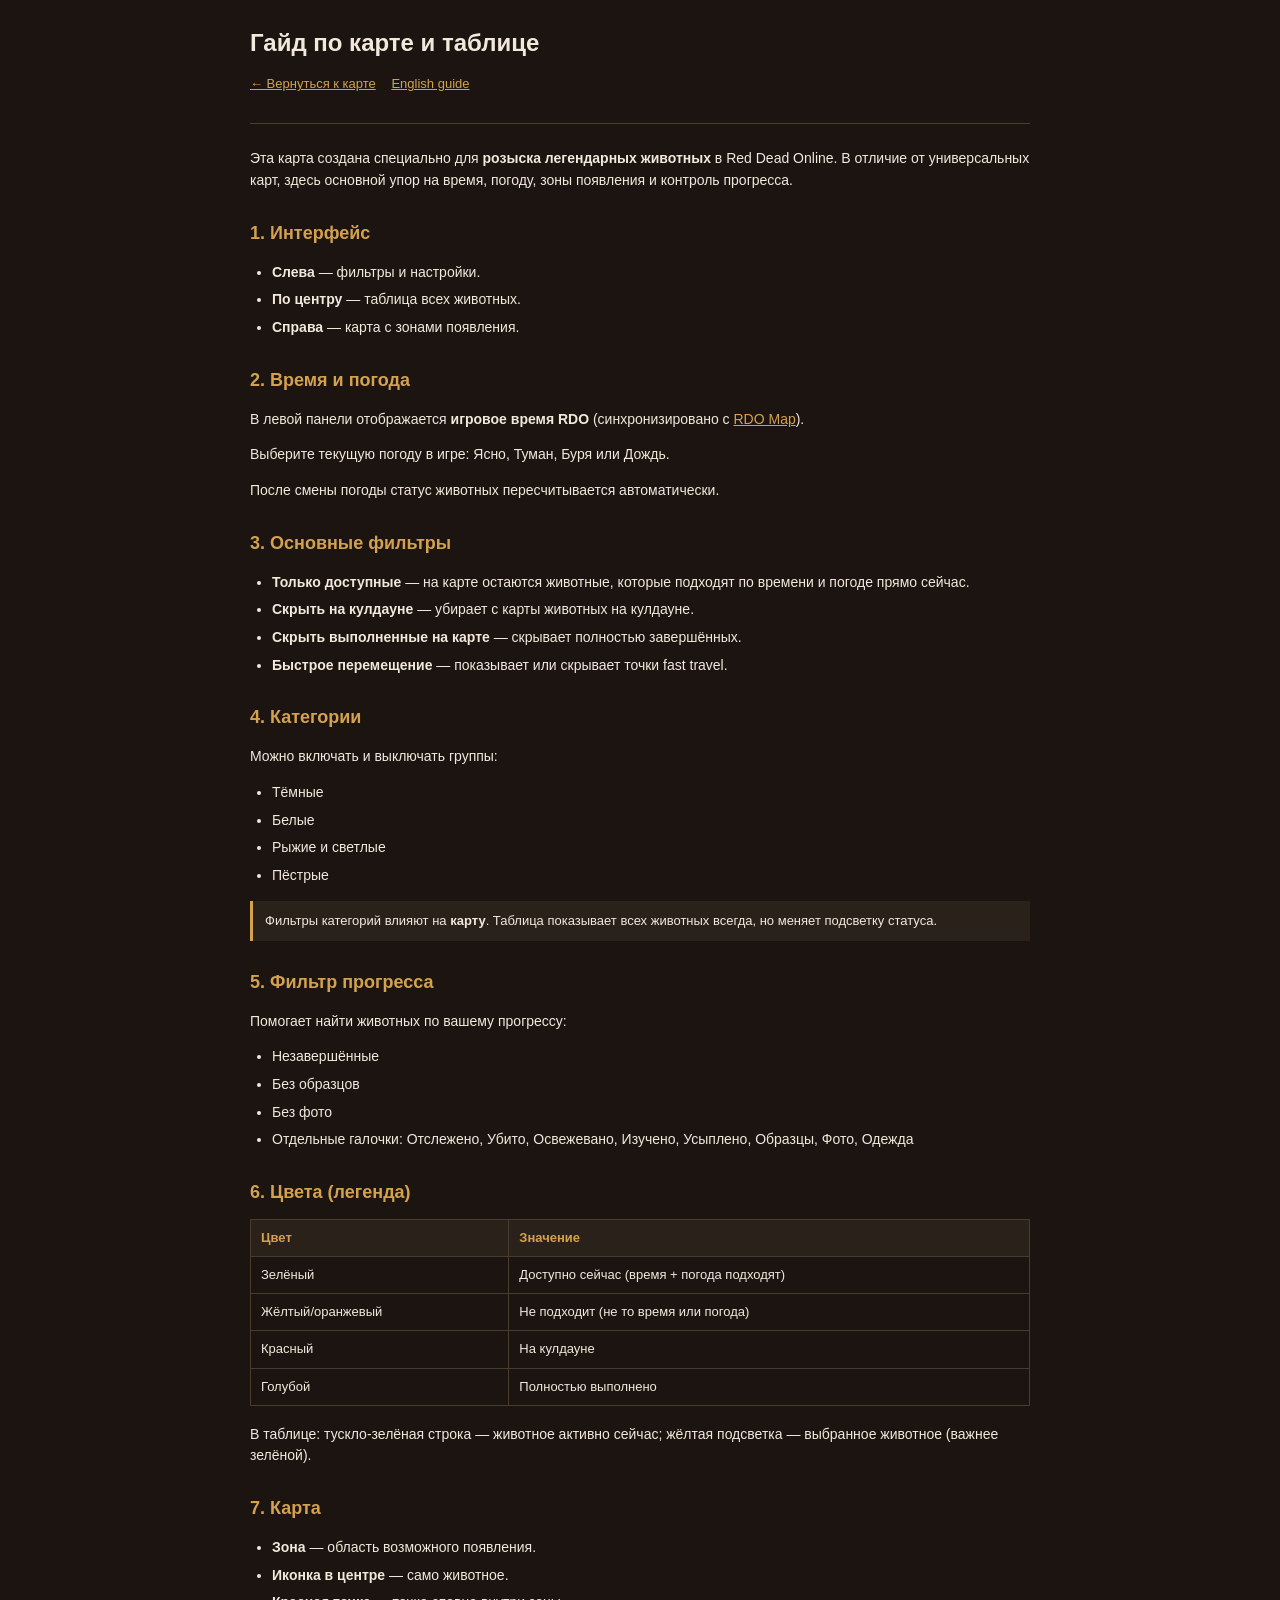
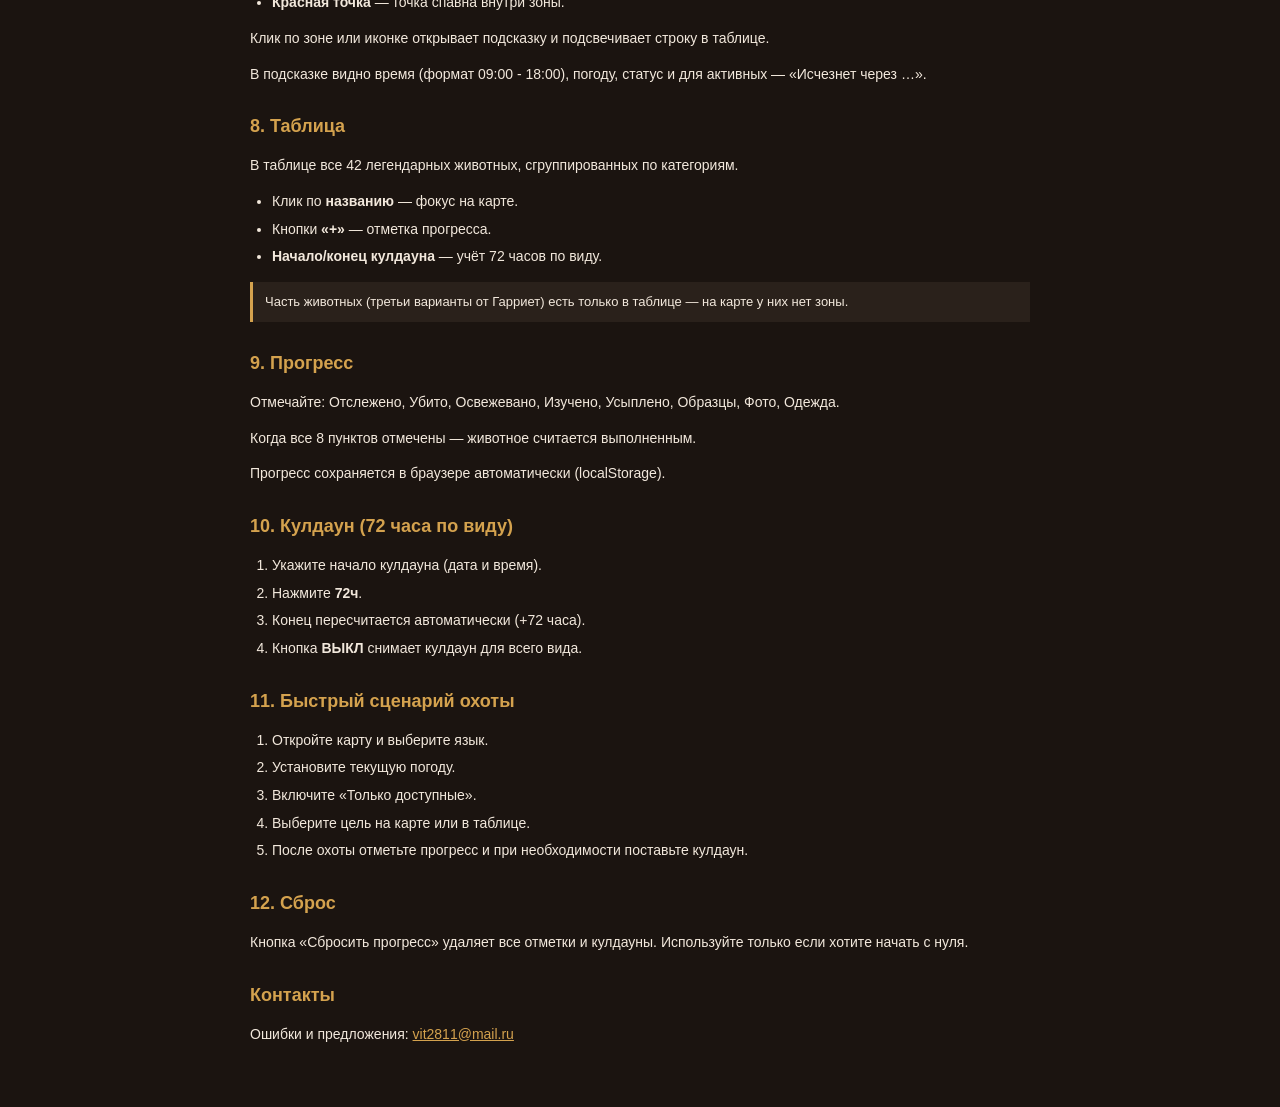
==== guide-ru.html @ 47bc9d65 "Add files via upload" ====
<!DOCTYPE html>
<html lang="ru">
<head>
  <meta charset="UTF-8">
  <meta name="viewport" content="width=device-width, initial-scale=1.0">
  <title>Гайд — Карта легендарных животных</title>
  <link rel="stylesheet" href="guide.css?v=1">
  <script src="site-config.js?v=1"></script>
  <script src="metrika.js?v=1"></script>
</head>
<body>
  <article class="guide-wrap">
    <header class="guide-header">
      <h1>Гайд по карте и таблице</h1>
      <p class="guide-nav">
        <a href="index-ru.html">← Вернуться к карте</a>
        <a href="guide.html">English guide</a>
      </p>
    </header>

    <p>
      Эта карта создана специально для <strong>розыска легендарных животных</strong> в Red Dead Online.
      В отличие от универсальных карт, здесь основной упор на время, погоду, зоны появления и контроль прогресса.
    </p>

    <h2>1. Интерфейс</h2>
    <ul>
      <li><strong>Слева</strong> — фильтры и настройки.</li>
      <li><strong>По центру</strong> — таблица всех животных.</li>
      <li><strong>Справа</strong> — карта с зонами появления.</li>
    </ul>

    <h2>2. Время и погода</h2>
    <p>
      В левой панели отображается <strong>игровое время RDO</strong> (синхронизировано с
      <a href="https://jeanropke.github.io/RDOMap/" target="_blank" rel="noopener">RDO Map</a>).
    </p>
    <p>Выберите текущую погоду в игре: Ясно, Туман, Буря или Дождь.</p>
    <p>После смены погоды статус животных пересчитывается автоматически.</p>

    <h2>3. Основные фильтры</h2>
    <ul>
      <li><strong>Только доступные</strong> — на карте остаются животные, которые подходят по времени и погоде прямо сейчас.</li>
      <li><strong>Скрыть на кулдауне</strong> — убирает с карты животных на кулдауне.</li>
      <li><strong>Скрыть выполненные на карте</strong> — скрывает полностью завершённых.</li>
      <li><strong>Быстрое перемещение</strong> — показывает или скрывает точки fast travel.</li>
    </ul>

    <h2>4. Категории</h2>
    <p>Можно включать и выключать группы:</p>
    <ul>
      <li>Тёмные</li>
      <li>Белые</li>
      <li>Рыжие и светлые</li>
      <li>Пёстрые</li>
    </ul>
    <p class="note">
      Фильтры категорий влияют на <strong>карту</strong>. Таблица показывает всех животных всегда,
      но меняет подсветку статуса.
    </p>

    <h2>5. Фильтр прогресса</h2>
    <p>Помогает найти животных по вашему прогрессу:</p>
    <ul>
      <li>Незавершённые</li>
      <li>Без образцов</li>
      <li>Без фото</li>
      <li>Отдельные галочки: Отслежено, Убито, Освежевано, Изучено, Усыплено, Образцы, Фото, Одежда</li>
    </ul>

    <h2>6. Цвета (легенда)</h2>
    <table class="guide-table">
      <thead>
        <tr><th>Цвет</th><th>Значение</th></tr>
      </thead>
      <tbody>
        <tr><td>Зелёный</td><td>Доступно сейчас (время + погода подходят)</td></tr>
        <tr><td>Жёлтый/оранжевый</td><td>Не подходит (не то время или погода)</td></tr>
        <tr><td>Красный</td><td>На кулдауне</td></tr>
        <tr><td>Голубой</td><td>Полностью выполнено</td></tr>
      </tbody>
    </table>
    <p>
      В таблице: тускло-зелёная строка — животное активно сейчас;
      жёлтая подсветка — выбранное животное (важнее зелёной).
    </p>

    <h2>7. Карта</h2>
    <ul>
      <li><strong>Зона</strong> — область возможного появления.</li>
      <li><strong>Иконка в центре</strong> — само животное.</li>
      <li><strong>Красная точка</strong> — точка спавна внутри зоны.</li>
    </ul>
    <p>Клик по зоне или иконке открывает подсказку и подсвечивает строку в таблице.</p>
    <p>В подсказке видно время (формат 09:00 - 18:00), погоду, статус и для активных — «Исчезнет через …».</p>

    <h2>8. Таблица</h2>
    <p>В таблице все 42 легендарных животных, сгруппированных по категориям.</p>
    <ul>
      <li>Клик по <strong>названию</strong> — фокус на карте.</li>
      <li>Кнопки <strong>«+»</strong> — отметка прогресса.</li>
      <li><strong>Начало/конец кулдауна</strong> — учёт 72 часов по виду.</li>
    </ul>
    <p class="note">
      Часть животных (третьи варианты от Гарриет) есть только в таблице — на карте у них нет зоны.
    </p>

    <h2>9. Прогресс</h2>
    <p>Отмечайте: Отслежено, Убито, Освежевано, Изучено, Усыплено, Образцы, Фото, Одежда.</p>
    <p>Когда все 8 пунктов отмечены — животное считается выполненным.</p>
    <p>Прогресс сохраняется в браузере автоматически (localStorage).</p>

    <h2>10. Кулдаун (72 часа по виду)</h2>
    <ol>
      <li>Укажите начало кулдауна (дата и время).</li>
      <li>Нажмите <strong>72ч</strong>.</li>
      <li>Конец пересчитается автоматически (+72 часа).</li>
      <li>Кнопка <strong>ВЫКЛ</strong> снимает кулдаун для всего вида.</li>
    </ol>

    <h2>11. Быстрый сценарий охоты</h2>
    <ol>
      <li>Откройте карту и выберите язык.</li>
      <li>Установите текущую погоду.</li>
      <li>Включите «Только доступные».</li>
      <li>Выберите цель на карте или в таблице.</li>
      <li>После охоты отметьте прогресс и при необходимости поставьте кулдаун.</li>
    </ol>

    <h2>12. Сброс</h2>
    <p>Кнопка «Сбросить прогресс» удаляет все отметки и кулдауны. Используйте только если хотите начать с нуля.</p>

    <h2>Контакты</h2>
    <p>Ошибки и предложения: <a href="mailto:vit2811@mail.ru">vit2811@mail.ru</a></p>
  </article>
</body>
</html>
---- guide.css ----
:root {
  --bg: #1b1410;
  --panel: #2a211b;
  --panel-border: #4a3b2f;
  --text: #f2e8dc;
  --muted: #b9a995;
  --accent: #d4a24e;
}

* {
  box-sizing: border-box;
}

html,
body {
  margin: 0;
  min-height: 100%;
  font-family: "Segoe UI", Tahoma, sans-serif;
  font-size: 14px;
  line-height: 1.55;
  background: var(--bg);
  color: var(--text);
}

a {
  color: var(--accent);
}

.guide-wrap {
  max-width: 820px;
  margin: 0 auto;
  padding: 24px 20px 48px;
}

.guide-header {
  margin-bottom: 24px;
  padding-bottom: 16px;
  border-bottom: 1px solid var(--panel-border);
}

.guide-header h1 {
  margin: 0 0 8px;
  font-size: 24px;
}

.guide-nav {
  color: var(--muted);
  font-size: 13px;
}

.guide-nav a {
  margin-right: 12px;
}

.guide-wrap h2 {
  margin: 28px 0 10px;
  font-size: 18px;
  color: var(--accent);
}

.guide-wrap h3 {
  margin: 18px 0 8px;
  font-size: 15px;
}

.guide-wrap p,
.guide-wrap li {
  color: var(--text);
}

.guide-wrap ul,
.guide-wrap ol {
  padding-left: 22px;
}

.guide-wrap li {
  margin-bottom: 6px;
}

.guide-table {
  width: 100%;
  border-collapse: collapse;
  margin: 12px 0 18px;
  font-size: 13px;
}

.guide-table th,
.guide-table td {
  border: 1px solid var(--panel-border);
  padding: 8px 10px;
  text-align: left;
  vertical-align: top;
}

.guide-table th {
  background: var(--panel);
  color: var(--accent);
}

.note {
  margin: 14px 0;
  padding: 10px 12px;
  border-left: 3px solid var(--accent);
  background: var(--panel);
  color: var(--muted);
  font-size: 13px;
}
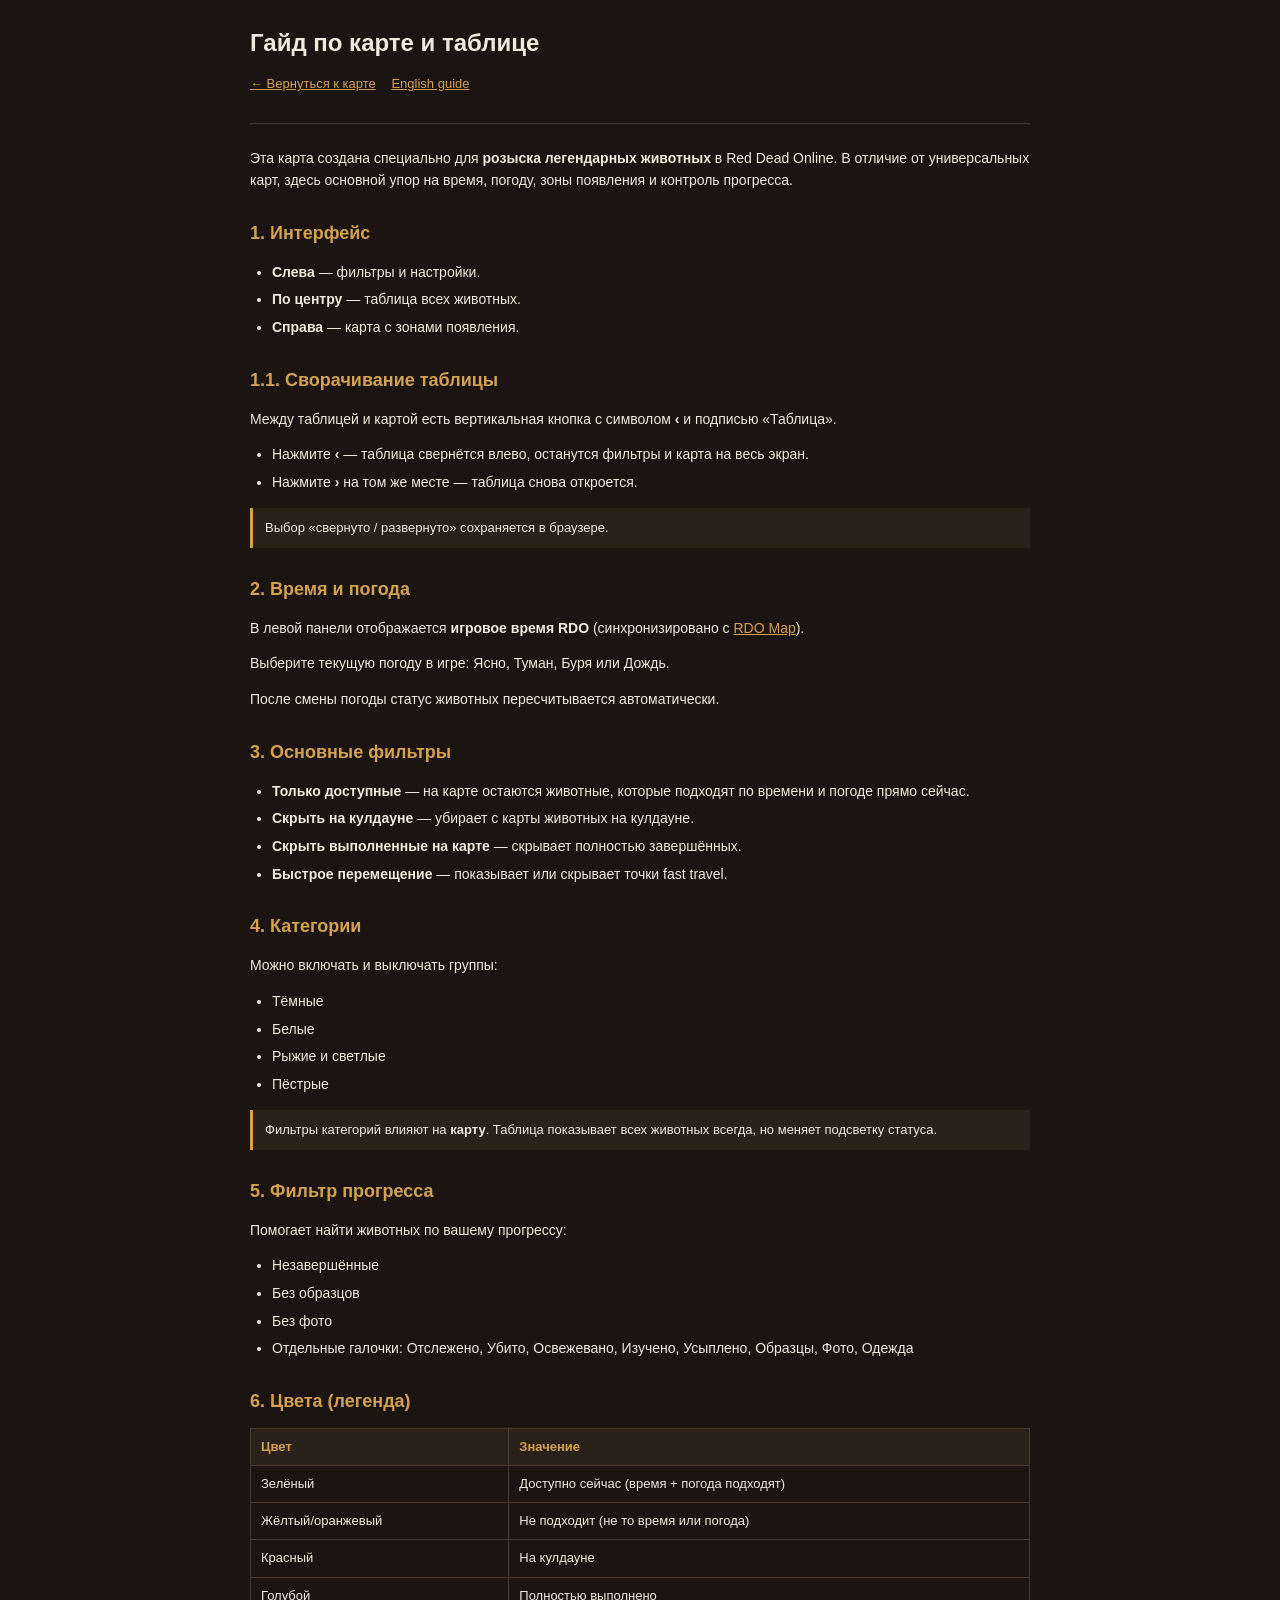
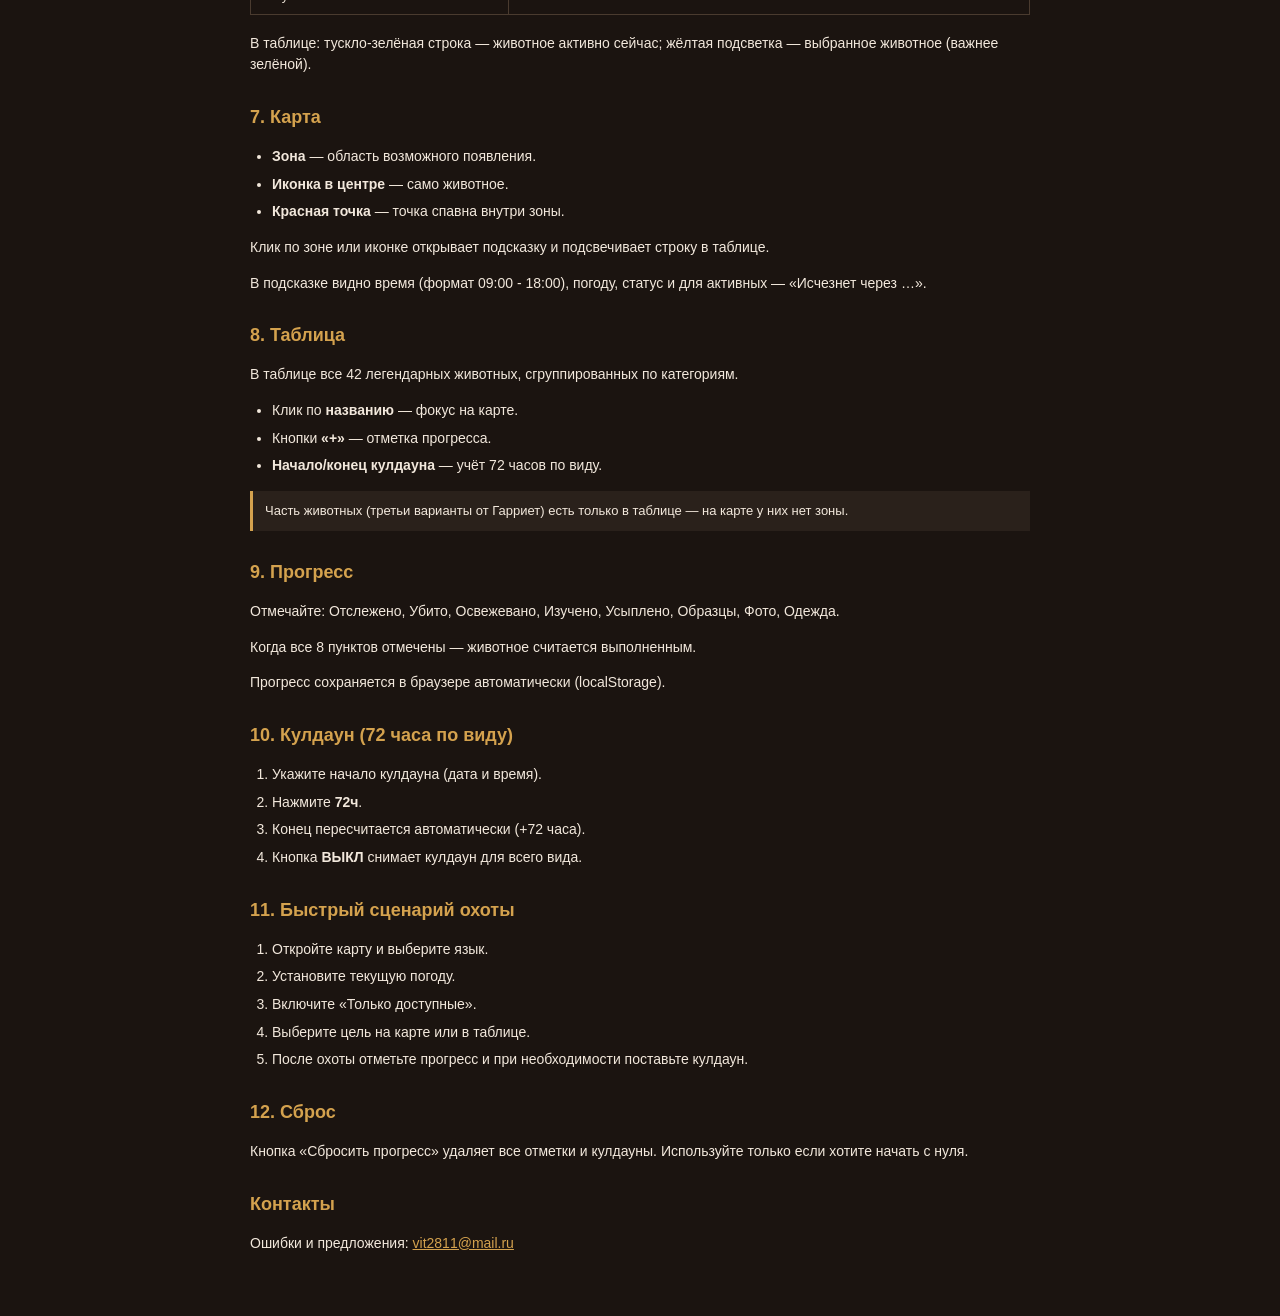
==== commit ea95be63: "Add files via upload" ====
--- a/guide-ru.html
+++ b/guide-ru.html
@@ -29,6 +29,16 @@
       <li><strong>По центру</strong> — таблица всех животных.</li>
       <li><strong>Справа</strong> — карта с зонами появления.</li>
     </ul>
+
+    <h2>1.1. Сворачивание таблицы</h2>
+    <p>
+      Между таблицей и картой есть вертикальная кнопка с символом <strong>‹</strong> и подписью «Таблица».
+    </p>
+    <ul>
+      <li>Нажмите <strong>‹</strong> — таблица свернётся влево, останутся фильтры и карта на весь экран.</li>
+      <li>Нажмите <strong>›</strong> на том же месте — таблица снова откроется.</li>
+    </ul>
+    <p class="note">Выбор «свернуто / развернуто» сохраняется в браузере.</p>
 
     <h2>2. Время и погода</h2>
     <p>
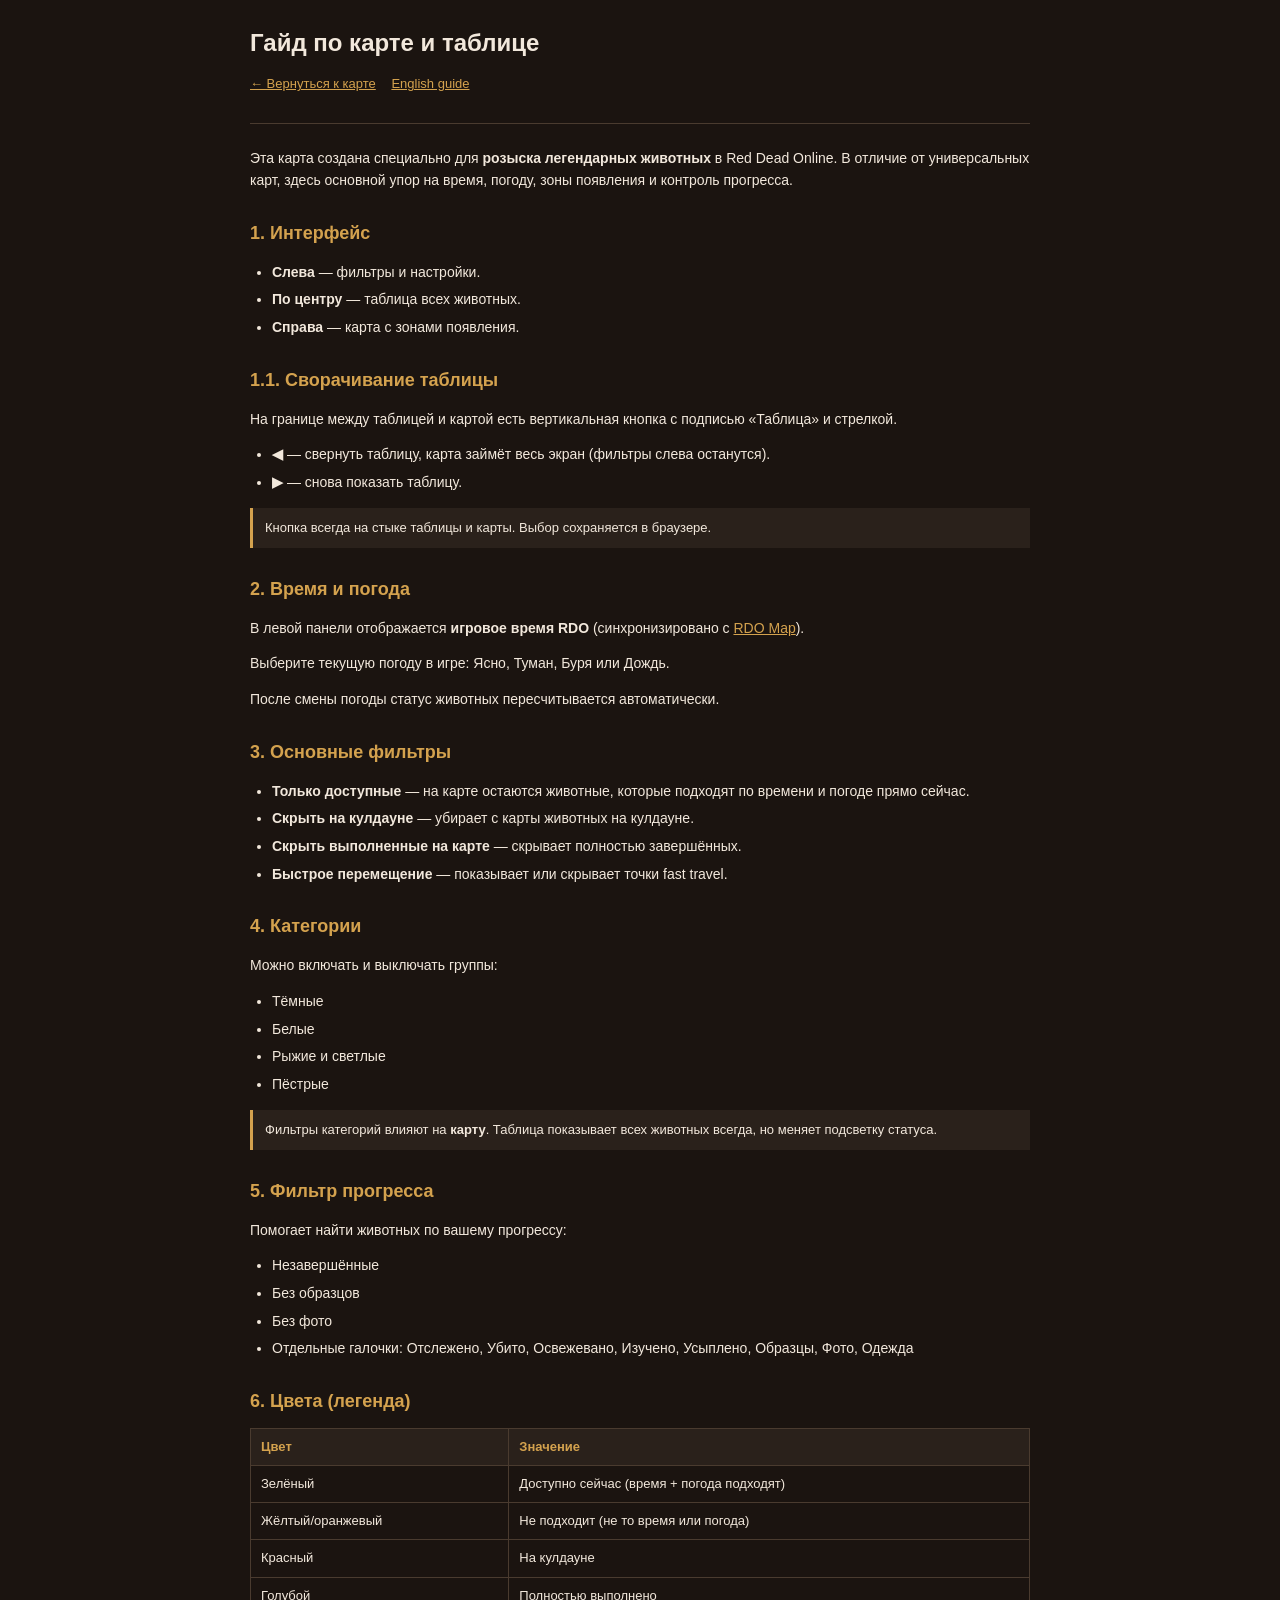
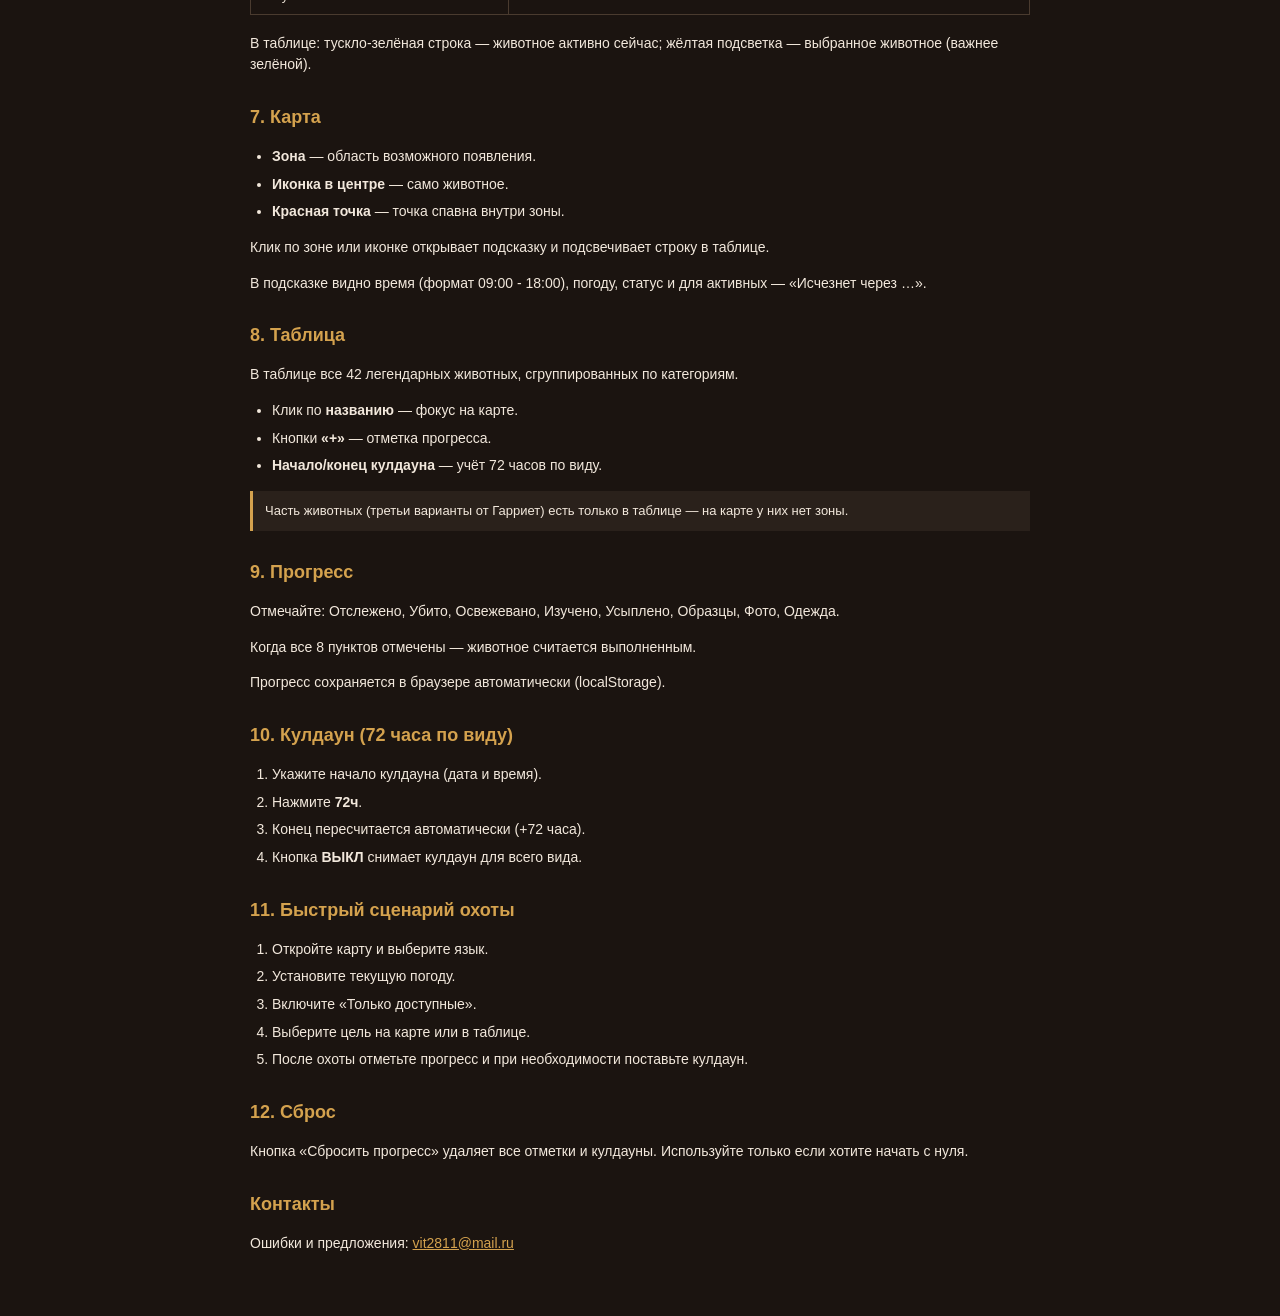
==== commit 36b74a64: "Add files via upload" ====
--- a/guide-ru.html
+++ b/guide-ru.html
@@ -32,13 +32,13 @@
 
     <h2>1.1. Сворачивание таблицы</h2>
     <p>
-      Между таблицей и картой есть вертикальная кнопка с символом <strong>‹</strong> и подписью «Таблица».
+      На границе между таблицей и картой есть вертикальная кнопка с подписью «Таблица» и стрелкой.
     </p>
     <ul>
-      <li>Нажмите <strong>‹</strong> — таблица свернётся влево, останутся фильтры и карта на весь экран.</li>
-      <li>Нажмите <strong>›</strong> на том же месте — таблица снова откроется.</li>
+      <li><strong>◀</strong> — свернуть таблицу, карта займёт весь экран (фильтры слева останутся).</li>
+      <li><strong>▶</strong> — снова показать таблицу.</li>
     </ul>
-    <p class="note">Выбор «свернуто / развернуто» сохраняется в браузере.</p>
+    <p class="note">Кнопка всегда на стыке таблицы и карты. Выбор сохраняется в браузере.</p>
 
     <h2>2. Время и погода</h2>
     <p>
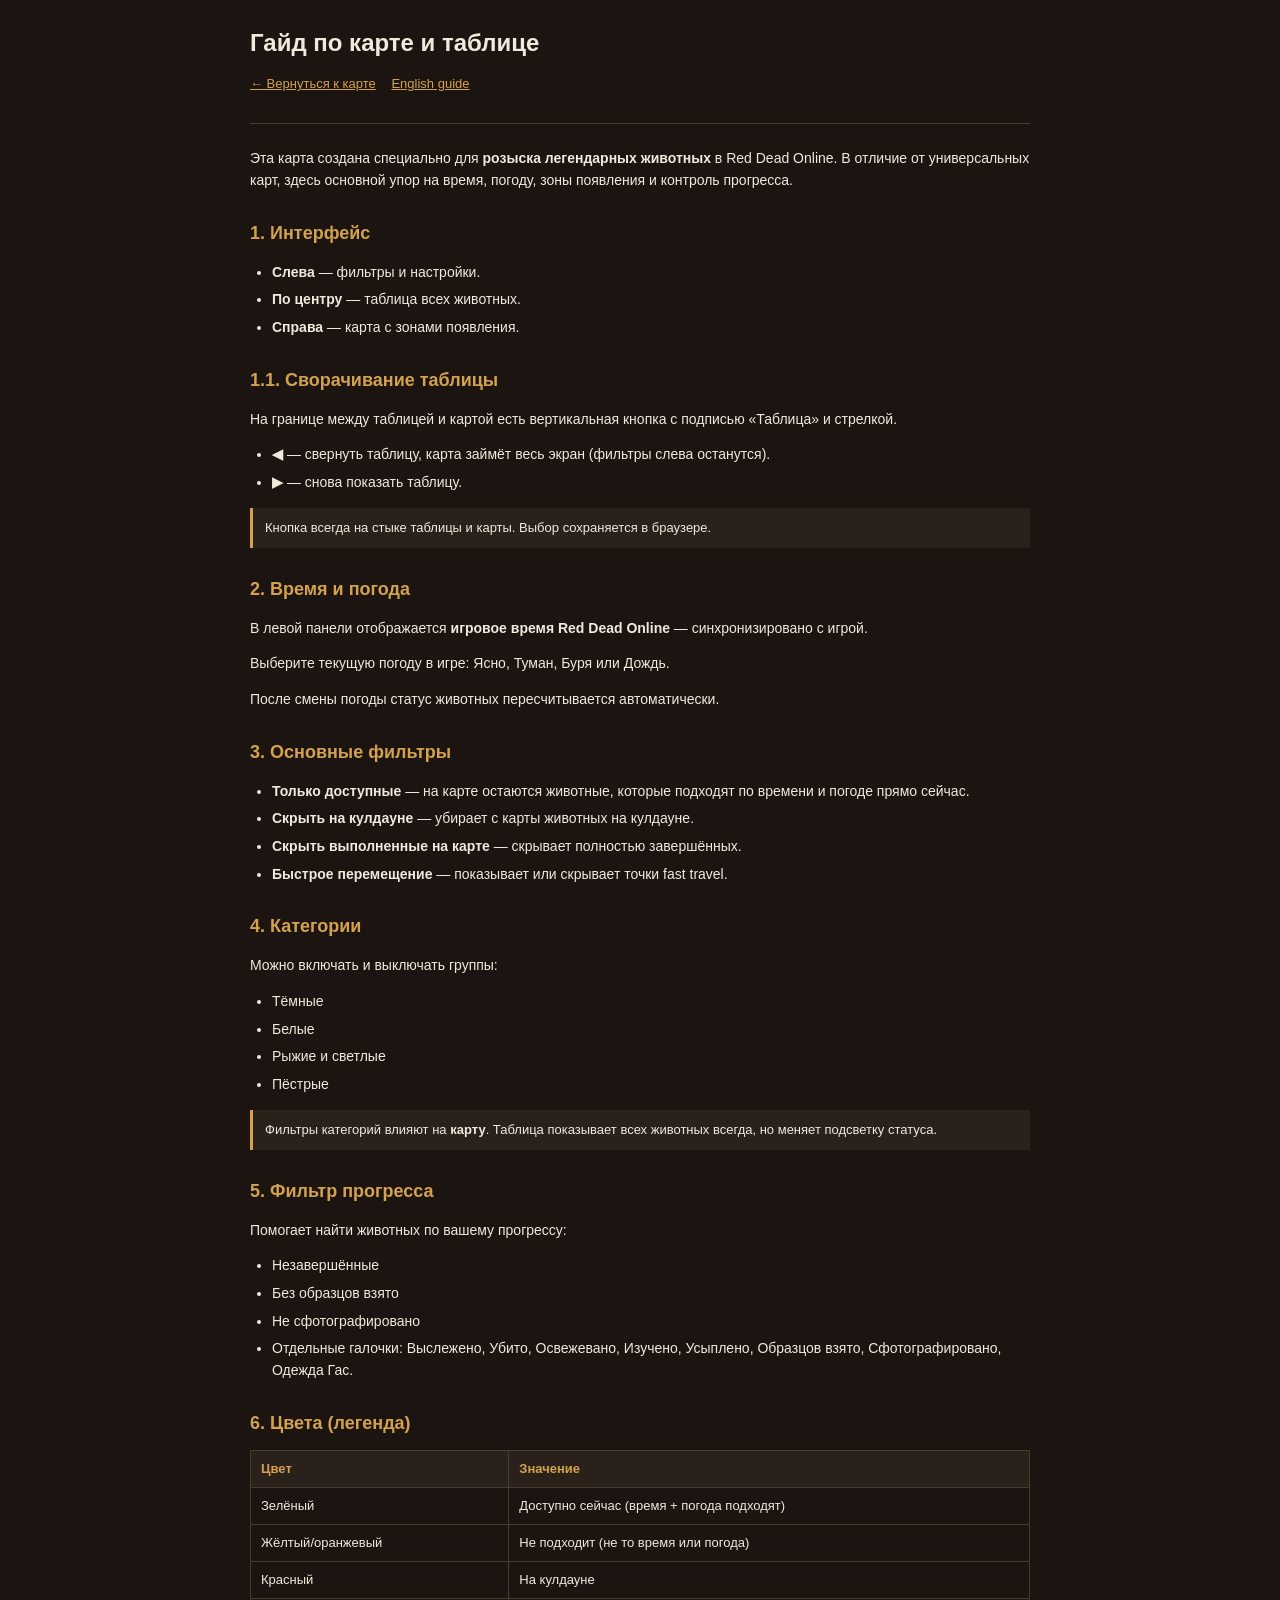
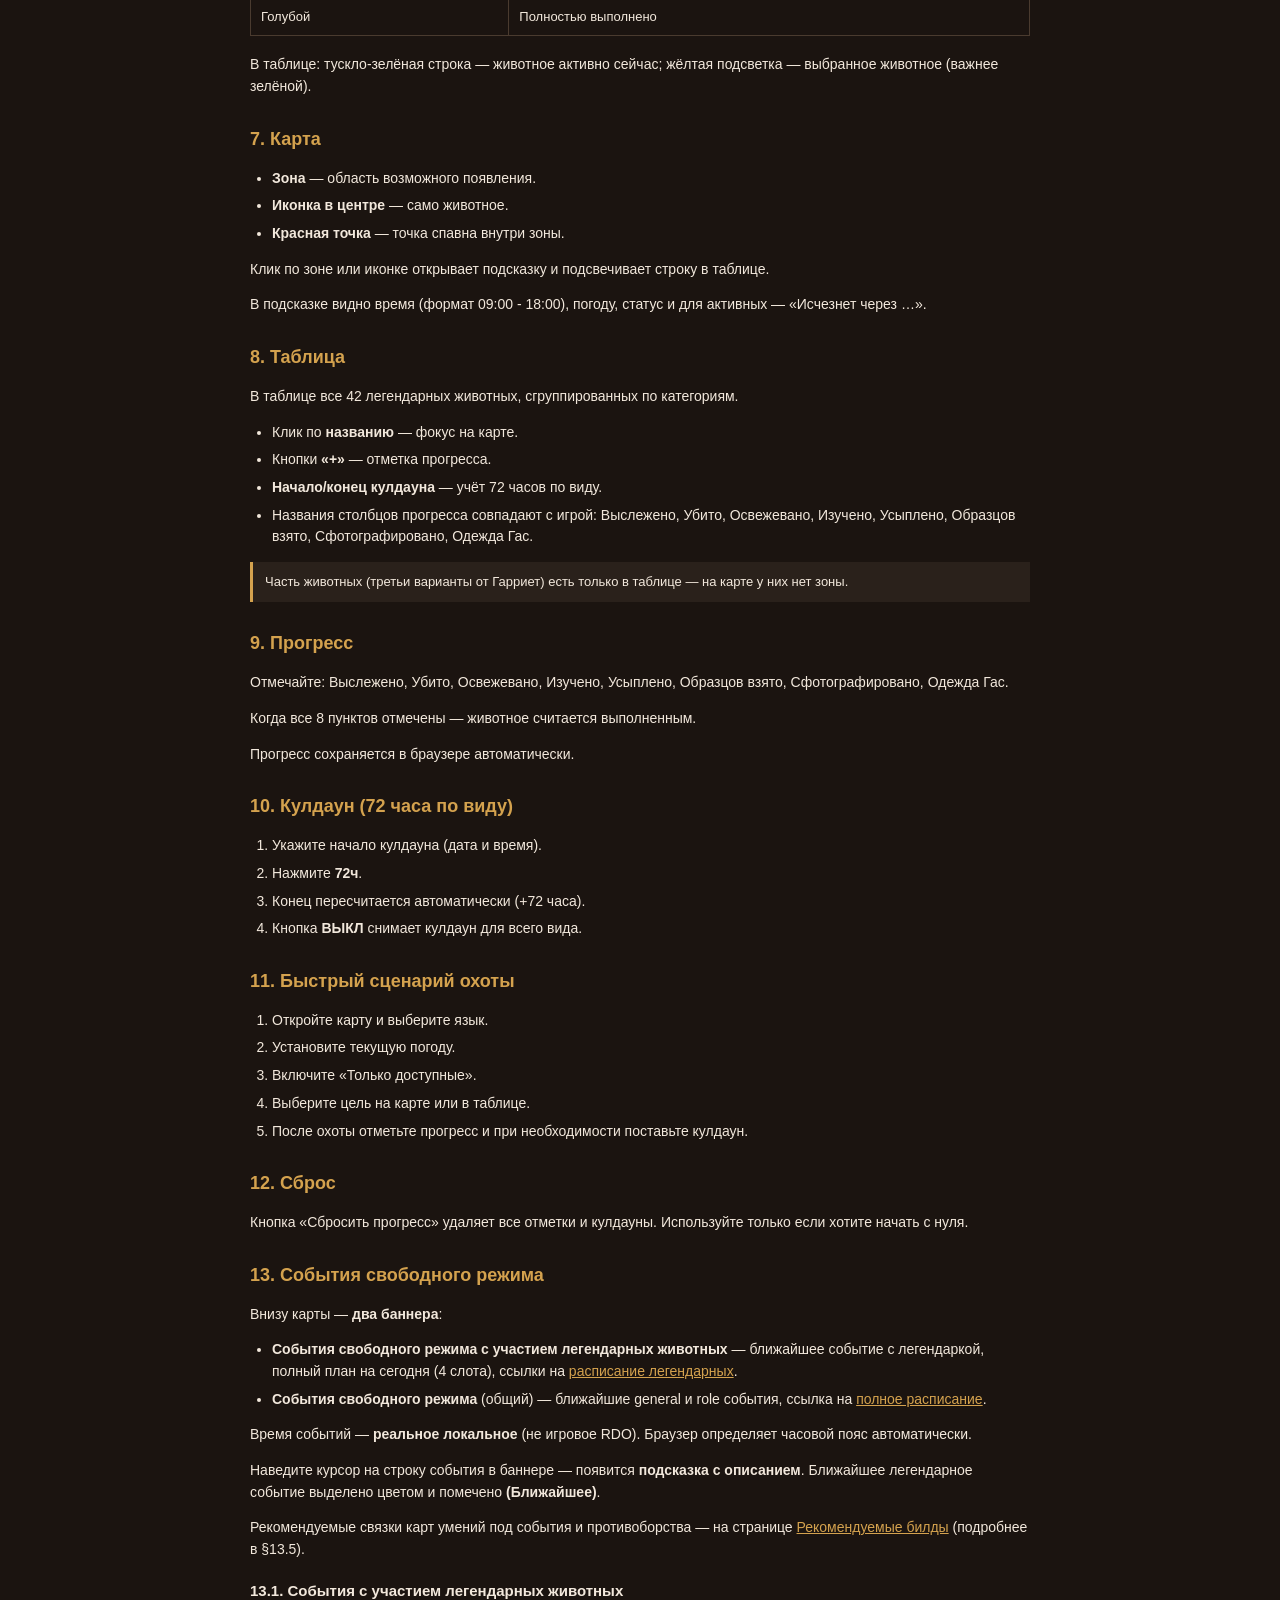
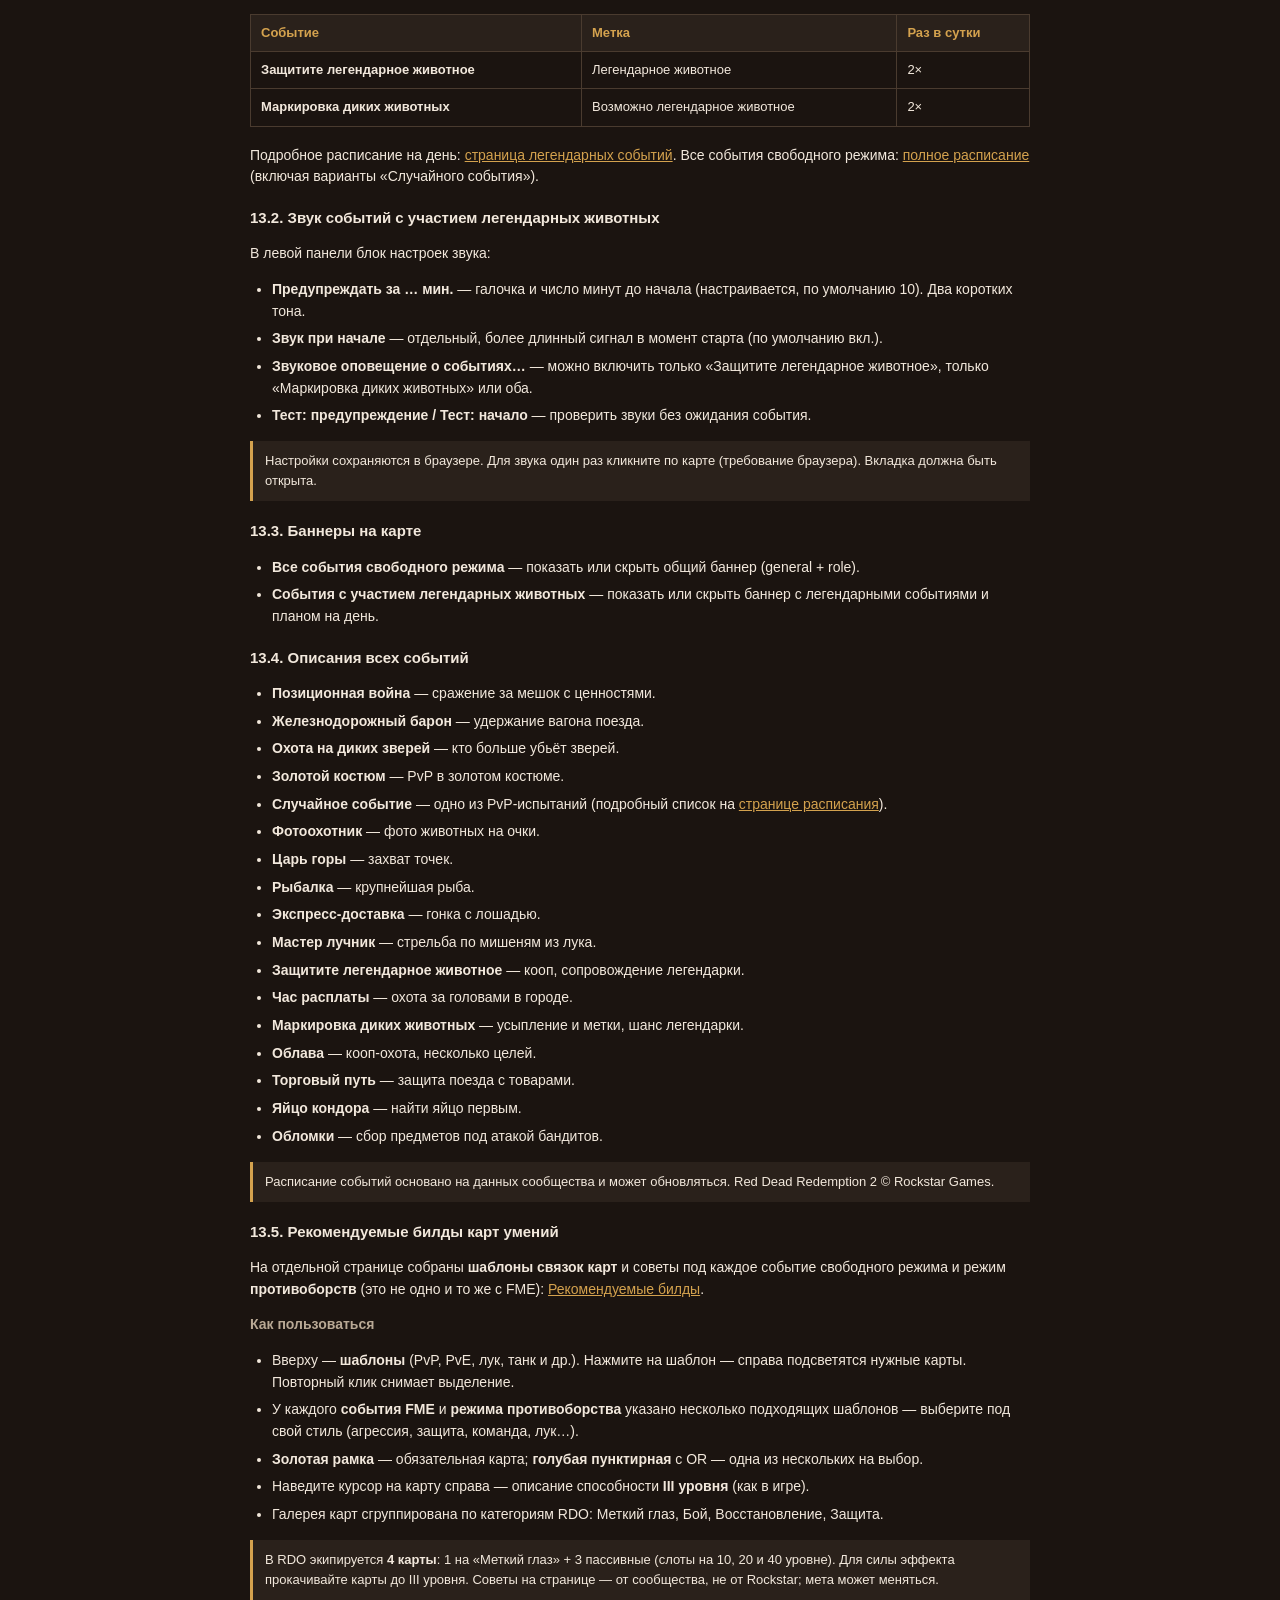
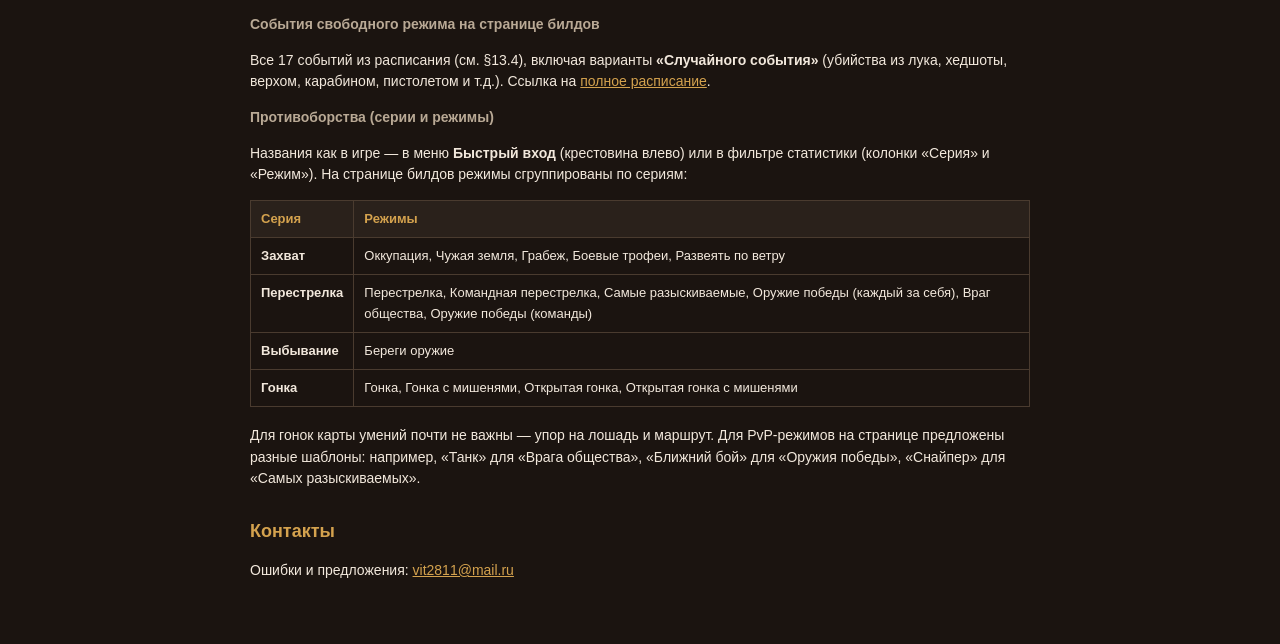
==== commit f93c0a94: "Add files via upload" ====
--- a/guide-ru.html
+++ b/guide-ru.html
@@ -4,7 +4,7 @@
   <meta charset="UTF-8">
   <meta name="viewport" content="width=device-width, initial-scale=1.0">
   <title>Гайд — Карта легендарных животных</title>
-  <link rel="stylesheet" href="guide.css?v=1">
+  <link rel="stylesheet" href="guide.css?v=4">
   <script src="site-config.js?v=1"></script>
   <script src="metrika.js?v=1"></script>
 </head>
@@ -42,8 +42,7 @@
 
     <h2>2. Время и погода</h2>
     <p>
-      В левой панели отображается <strong>игровое время RDO</strong> (синхронизировано с
-      <a href="https://jeanropke.github.io/RDOMap/" target="_blank" rel="noopener">RDO Map</a>).
+      В левой панели отображается <strong>игровое время Red Dead Online</strong> — синхронизировано с игрой.
     </p>
     <p>Выберите текущую погоду в игре: Ясно, Туман, Буря или Дождь.</p>
     <p>После смены погоды статус животных пересчитывается автоматически.</p>
@@ -73,9 +72,9 @@
     <p>Помогает найти животных по вашему прогрессу:</p>
     <ul>
       <li>Незавершённые</li>
-      <li>Без образцов</li>
-      <li>Без фото</li>
-      <li>Отдельные галочки: Отслежено, Убито, Освежевано, Изучено, Усыплено, Образцы, Фото, Одежда</li>
+      <li>Без образцов взято</li>
+      <li>Не сфотографировано</li>
+      <li>Отдельные галочки: Выслежено, Убито, Освежевано, Изучено, Усыплено, Образцов взято, Сфотографировано, Одежда Гас.</li>
     </ul>
 
     <h2>6. Цвета (легенда)</h2>
@@ -110,15 +109,16 @@
       <li>Клик по <strong>названию</strong> — фокус на карте.</li>
       <li>Кнопки <strong>«+»</strong> — отметка прогресса.</li>
       <li><strong>Начало/конец кулдауна</strong> — учёт 72 часов по виду.</li>
+      <li>Названия столбцов прогресса совпадают с игрой: Выслежено, Убито, Освежевано, Изучено, Усыплено, Образцов взято, Сфотографировано, Одежда Гас.</li>
     </ul>
     <p class="note">
       Часть животных (третьи варианты от Гарриет) есть только в таблице — на карте у них нет зоны.
     </p>
 
     <h2>9. Прогресс</h2>
-    <p>Отмечайте: Отслежено, Убито, Освежевано, Изучено, Усыплено, Образцы, Фото, Одежда.</p>
+    <p>Отмечайте: Выслежено, Убито, Освежевано, Изучено, Усыплено, Образцов взято, Сфотографировано, Одежда Гас.</p>
     <p>Когда все 8 пунктов отмечены — животное считается выполненным.</p>
-    <p>Прогресс сохраняется в браузере автоматически (localStorage).</p>
+    <p>Прогресс сохраняется в браузере автоматически.</p>
 
     <h2>10. Кулдаун (72 часа по виду)</h2>
     <ol>
@@ -140,6 +140,143 @@
     <h2>12. Сброс</h2>
     <p>Кнопка «Сбросить прогресс» удаляет все отметки и кулдауны. Используйте только если хотите начать с нуля.</p>
 
+    <h2>13. События свободного режима</h2>
+    <p>
+      Внизу карты — <strong>два баннера</strong>:
+    </p>
+    <ul>
+      <li><strong>События свободного режима с участием легендарных животных</strong> — ближайшее событие с легендаркой, полный план на сегодня (4 слота), ссылки на <a href="legendary-events-ru.html">расписание легендарных</a>.</li>
+      <li><strong>События свободного режима</strong> (общий) — ближайшие general и role события, ссылка на <a href="fme-schedule-ru.html">полное расписание</a>.</li>
+    </ul>
+    <p>Время событий — <strong>реальное локальное</strong> (не игровое RDO). Браузер определяет часовой пояс автоматически.</p>
+    <p>Наведите курсор на строку события в баннере — появится <strong>подсказка с описанием</strong>. Ближайшее легендарное событие выделено цветом и помечено <strong>(Ближайшее)</strong>.</p>
+    <p>Рекомендуемые связки карт умений под события и противоборства — на странице <a href="builds-ru.html">Рекомендуемые билды</a> (подробнее в §13.5).</p>
+
+    <h3>13.1. События с участием легендарных животных</h3>
+    <table class="guide-table">
+      <thead>
+        <tr><th>Событие</th><th>Метка</th><th>Раз в сутки</th></tr>
+      </thead>
+      <tbody>
+        <tr>
+          <td><strong>Защитите легендарное животное</strong></td>
+          <td>Легендарное животное</td>
+          <td>2×</td>
+        </tr>
+        <tr>
+          <td><strong>Маркировка диких животных</strong></td>
+          <td>Возможно легендарное животное</td>
+          <td>2×</td>
+        </tr>
+      </tbody>
+    </table>
+    <p>
+      Подробное расписание на день: <a href="legendary-events-ru.html">страница легендарных событий</a>.
+      Все события свободного режима: <a href="fme-schedule-ru.html">полное расписание</a> (включая варианты «Случайного события»).
+    </p>
+
+    <h3>13.2. Звук событий с участием легендарных животных</h3>
+    <p>В левой панели блок настроек звука:</p>
+    <ul>
+      <li><strong>Предупреждать за … мин.</strong> — галочка и число минут до начала (настраивается, по умолчанию 10). Два коротких тона.</li>
+      <li><strong>Звук при начале</strong> — отдельный, более длинный сигнал в момент старта (по умолчанию вкл.).</li>
+      <li><strong>Звуковое оповещение о событиях…</strong> — можно включить только «Защитите легендарное животное», только «Маркировка диких животных» или оба.</li>
+      <li><strong>Тест: предупреждение / Тест: начало</strong> — проверить звуки без ожидания события.</li>
+    </ul>
+    <p class="note">Настройки сохраняются в браузере. Для звука один раз кликните по карте (требование браузера). Вкладка должна быть открыта.</p>
+
+    <h3>13.3. Баннеры на карте</h3>
+    <ul>
+      <li><strong>Все события свободного режима</strong> — показать или скрыть общий баннер (general + role).</li>
+      <li><strong>События с участием легендарных животных</strong> — показать или скрыть баннер с легендарными событиями и планом на день.</li>
+    </ul>
+
+    <h3>13.4. Описания всех событий</h3>
+    <ul>
+      <li><strong>Позиционная война</strong> — сражение за мешок с ценностями.</li>
+      <li><strong>Железнодорожный барон</strong> — удержание вагона поезда.</li>
+      <li><strong>Охота на диких зверей</strong> — кто больше убьёт зверей.</li>
+      <li><strong>Золотой костюм</strong> — PvP в золотом костюме.</li>
+      <li><strong>Случайное событие</strong> — одно из PvP-испытаний (подробный список на <a href="fme-schedule-ru.html">странице расписания</a>).</li>
+      <li><strong>Фотоохотник</strong> — фото животных на очки.</li>
+      <li><strong>Царь горы</strong> — захват точек.</li>
+      <li><strong>Рыбалка</strong> — крупнейшая рыба.</li>
+      <li><strong>Экспресс-доставка</strong> — гонка с лошадью.</li>
+      <li><strong>Мастер лучник</strong> — стрельба по мишеням из лука.</li>
+      <li><strong>Защитите легендарное животное</strong> — кооп, сопровождение легендарки.</li>
+      <li><strong>Час расплаты</strong> — охота за головами в городе.</li>
+      <li><strong>Маркировка диких животных</strong> — усыпление и метки, шанс легендарки.</li>
+      <li><strong>Облава</strong> — кооп-охота, несколько целей.</li>
+      <li><strong>Торговый путь</strong> — защита поезда с товарами.</li>
+      <li><strong>Яйцо кондора</strong> — найти яйцо первым.</li>
+      <li><strong>Обломки</strong> — сбор предметов под атакой бандитов.</li>
+    </ul>
+    <p class="note">
+      Расписание событий основано на данных сообщества и может обновляться.
+      Red Dead Redemption 2 © Rockstar Games.
+    </p>
+
+    <h3>13.5. Рекомендуемые билды карт умений</h3>
+    <p>
+      На отдельной странице собраны <strong>шаблоны связок карт</strong> и советы под каждое событие свободного режима
+      и режим <strong>противоборств</strong> (это не одно и то же с FME):
+      <a href="builds-ru.html">Рекомендуемые билды</a>.
+    </p>
+
+    <h4>Как пользоваться</h4>
+    <ul>
+      <li>Вверху — <strong>шаблоны</strong> (PvP, PvE, лук, танк и др.). Нажмите на шаблон — справа подсветятся нужные карты. Повторный клик снимает выделение.</li>
+      <li>У каждого <strong>события FME</strong> и <strong>режима противоборства</strong> указано несколько подходящих шаблонов — выберите под свой стиль (агрессия, защита, команда, лук…).</li>
+      <li><strong>Золотая рамка</strong> — обязательная карта; <strong>голубая пунктирная</strong> с OR — одна из нескольких на выбор.</li>
+      <li>Наведите курсор на карту справа — описание способности <strong>III уровня</strong> (как в игре).</li>
+      <li>Галерея карт сгруппирована по категориям RDO: Меткий глаз, Бой, Восстановление, Защита.</li>
+    </ul>
+    <p class="note">
+      В RDO экипируется <strong>4 карты</strong>: 1 на «Меткий глаз» + 3 пассивные (слоты на 10, 20 и 40 уровне).
+      Для силы эффекта прокачивайте карты до III уровня. Советы на странице — от сообщества, не от Rockstar; мета может меняться.
+    </p>
+
+    <h4>События свободного режима на странице билдов</h4>
+    <p>
+      Все 17 событий из расписания (см. §13.4), включая варианты <strong>«Случайного события»</strong>
+      (убийства из лука, хедшоты, верхом, карабином, пистолетом и т.д.).
+      Ссылка на <a href="fme-schedule-ru.html">полное расписание</a>.
+    </p>
+
+    <h4>Противоборства (серии и режимы)</h4>
+    <p>
+      Названия как в игре — в меню <strong>Быстрый вход</strong> (крестовина влево) или в фильтре статистики
+      (колонки «Серия» и «Режим»). На странице билдов режимы сгруппированы по сериям:
+    </p>
+    <table class="guide-table">
+      <thead>
+        <tr><th>Серия</th><th>Режимы</th></tr>
+      </thead>
+      <tbody>
+        <tr>
+          <td><strong>Захват</strong></td>
+          <td>Оккупация, Чужая земля, Грабеж, Боевые трофеи, Развеять по ветру</td>
+        </tr>
+        <tr>
+          <td><strong>Перестрелка</strong></td>
+          <td>Перестрелка, Командная перестрелка, Самые разыскиваемые, Оружие победы (каждый за себя), Враг общества, Оружие победы (команды)</td>
+        </tr>
+        <tr>
+          <td><strong>Выбывание</strong></td>
+          <td>Береги оружие</td>
+        </tr>
+        <tr>
+          <td><strong>Гонка</strong></td>
+          <td>Гонка, Гонка с мишенями, Открытая гонка, Открытая гонка с мишенями</td>
+        </tr>
+      </tbody>
+    </table>
+    <p>
+      Для гонок карты умений почти не важны — упор на лошадь и маршрут. Для PvP-режимов на странице
+      предложены разные шаблоны: например, «Танк» для «Врага общества», «Ближний бой» для «Оружия победы»,
+      «Снайпер» для «Самых разыскиваемых».
+    </p>
+
     <h2>Контакты</h2>
     <p>Ошибки и предложения: <a href="mailto:vit2811@mail.ru">vit2811@mail.ru</a></p>
   </article>
--- a/guide.css
+++ b/guide.css
@@ -63,6 +63,12 @@
   font-size: 15px;
 }
 
+.guide-wrap h4 {
+  margin: 14px 0 6px;
+  font-size: 14px;
+  color: var(--muted);
+}
+
 .guide-wrap p,
 .guide-wrap li {
   color: var(--text);
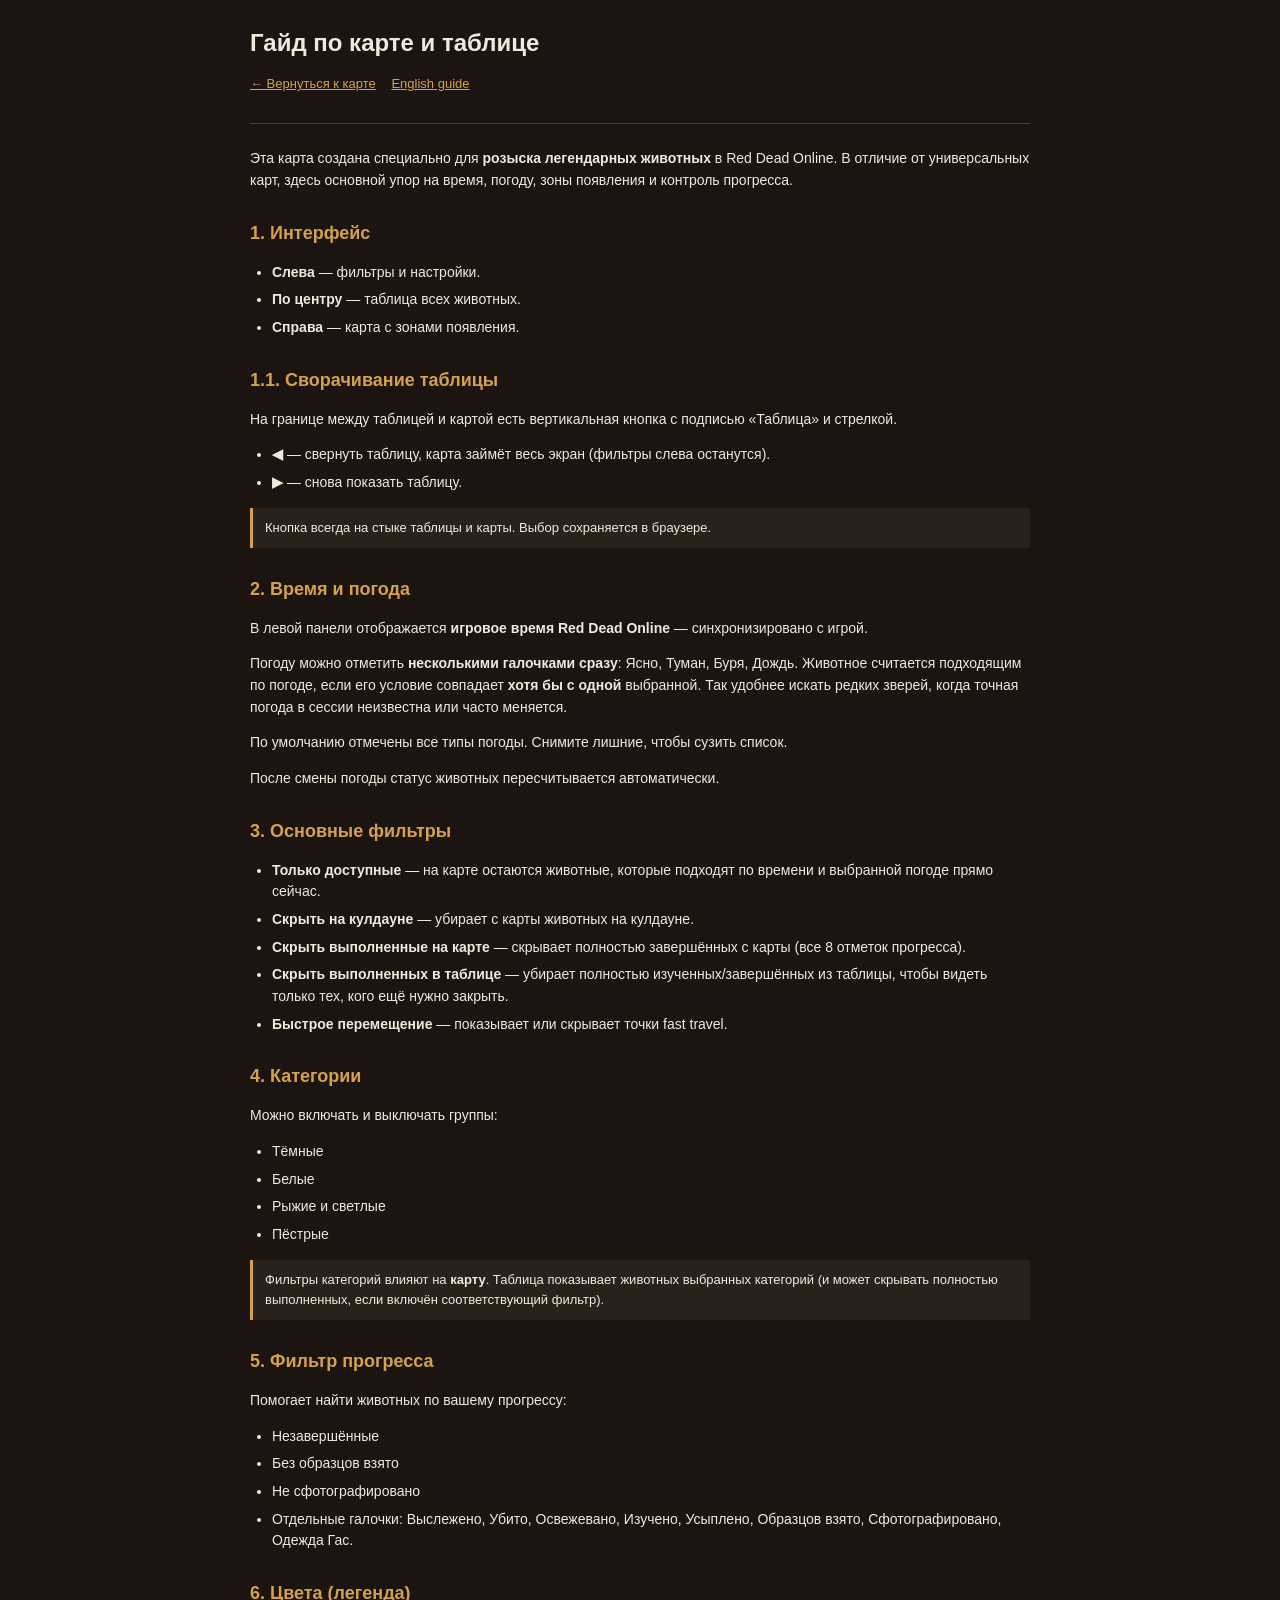
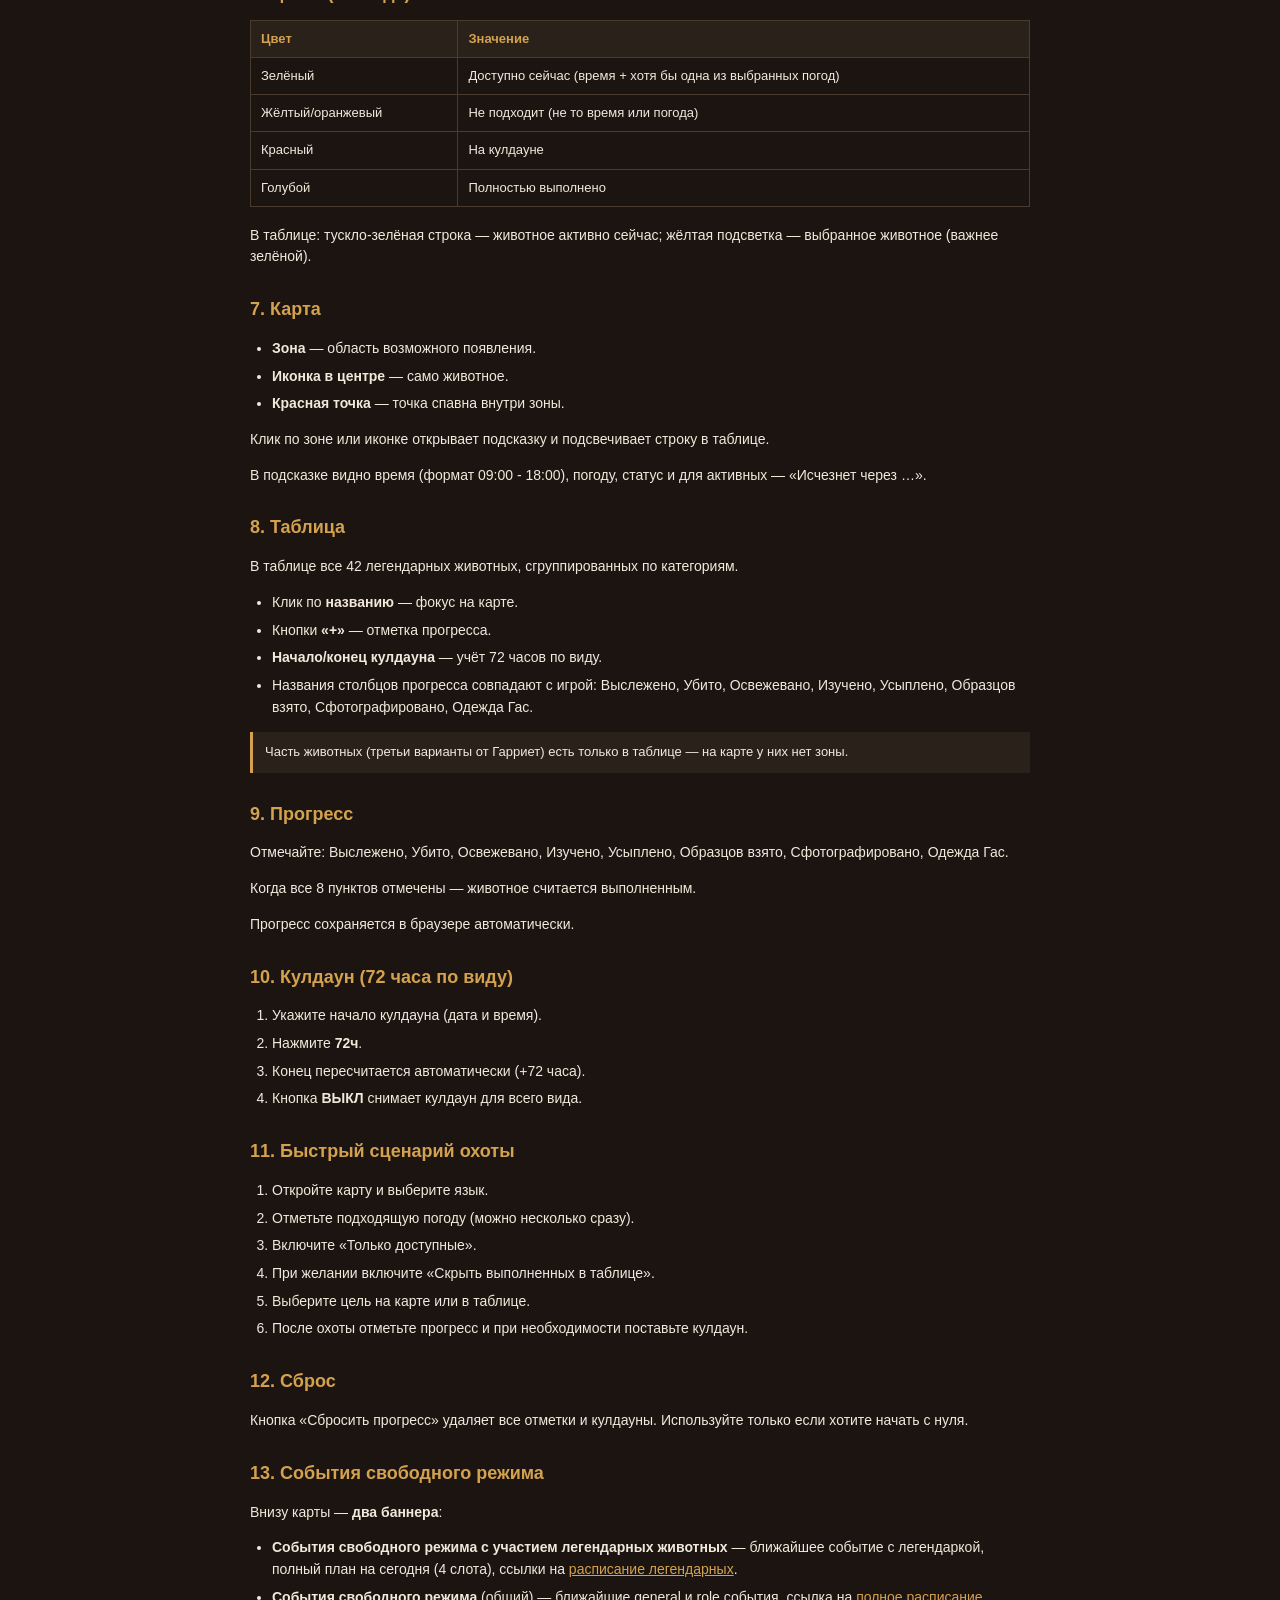
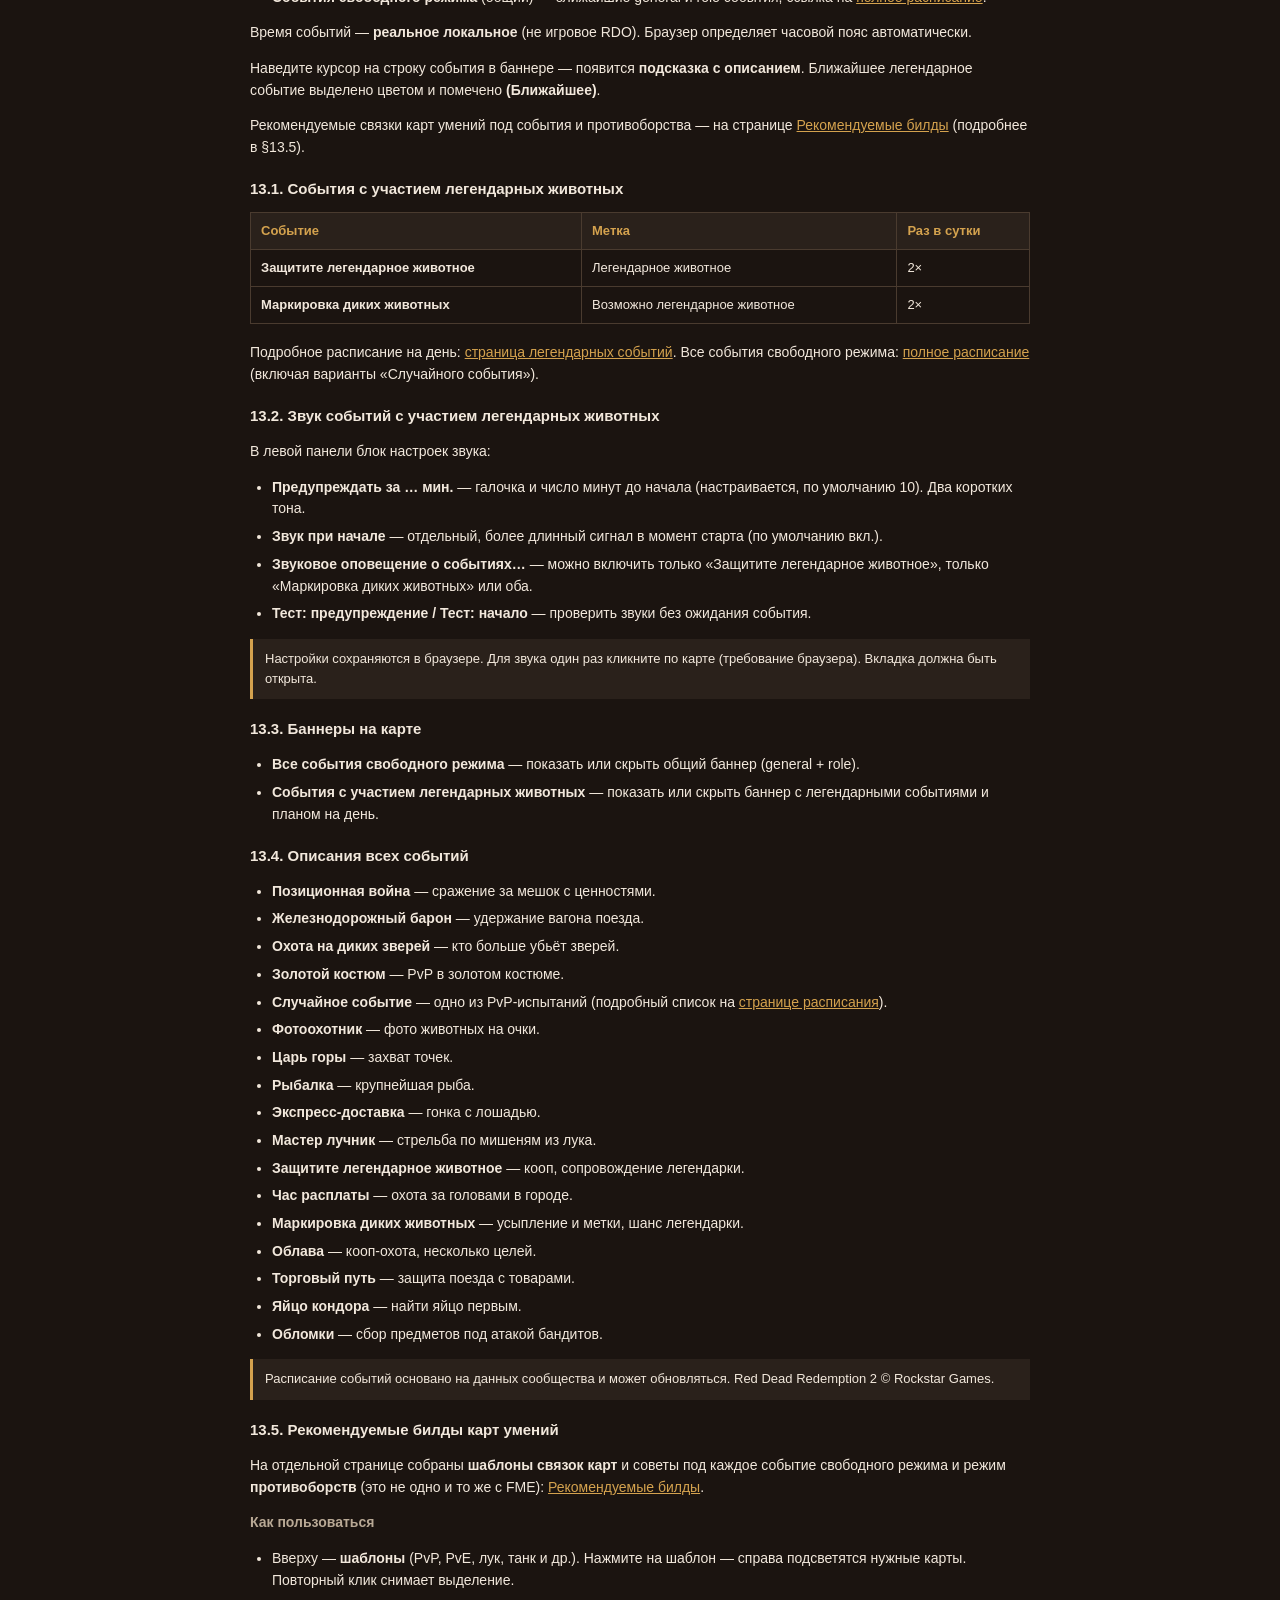
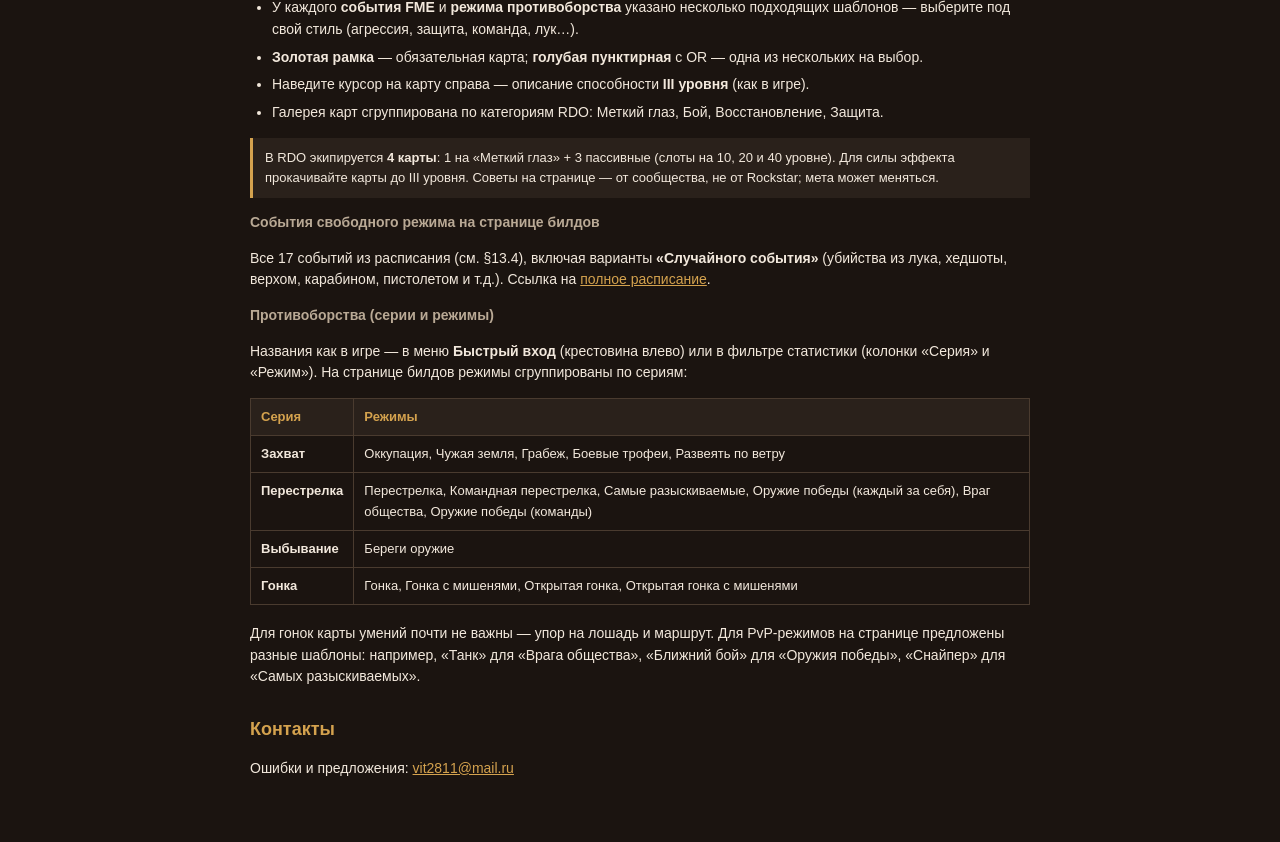
==== commit 5a9c302c: "Add files via upload" ====
--- a/guide-ru.html
+++ b/guide-ru.html
@@ -4,7 +4,7 @@
   <meta charset="UTF-8">
   <meta name="viewport" content="width=device-width, initial-scale=1.0">
   <title>Гайд — Карта легендарных животных</title>
-  <link rel="stylesheet" href="guide.css?v=4">
+  <link rel="stylesheet" href="guide.css?v=5">
   <script src="site-config.js?v=1"></script>
   <script src="metrika.js?v=1"></script>
 </head>
@@ -44,14 +44,20 @@
     <p>
       В левой панели отображается <strong>игровое время Red Dead Online</strong> — синхронизировано с игрой.
     </p>
-    <p>Выберите текущую погоду в игре: Ясно, Туман, Буря или Дождь.</p>
+    <p>
+      Погоду можно отметить <strong>несколькими галочками сразу</strong>: Ясно, Туман, Буря, Дождь.
+      Животное считается подходящим по погоде, если его условие совпадает <strong>хотя бы с одной</strong> выбранной.
+      Так удобнее искать редких зверей, когда точная погода в сессии неизвестна или часто меняется.
+    </p>
+    <p>По умолчанию отмечены все типы погоды. Снимите лишние, чтобы сузить список.</p>
     <p>После смены погоды статус животных пересчитывается автоматически.</p>
 
     <h2>3. Основные фильтры</h2>
     <ul>
-      <li><strong>Только доступные</strong> — на карте остаются животные, которые подходят по времени и погоде прямо сейчас.</li>
+      <li><strong>Только доступные</strong> — на карте остаются животные, которые подходят по времени и выбранной погоде прямо сейчас.</li>
       <li><strong>Скрыть на кулдауне</strong> — убирает с карты животных на кулдауне.</li>
-      <li><strong>Скрыть выполненные на карте</strong> — скрывает полностью завершённых.</li>
+      <li><strong>Скрыть выполненные на карте</strong> — скрывает полностью завершённых с карты (все 8 отметок прогресса).</li>
+      <li><strong>Скрыть выполненных в таблице</strong> — убирает полностью изученных/завершённых из таблицы, чтобы видеть только тех, кого ещё нужно закрыть.</li>
       <li><strong>Быстрое перемещение</strong> — показывает или скрывает точки fast travel.</li>
     </ul>
 
@@ -64,8 +70,8 @@
       <li>Пёстрые</li>
     </ul>
     <p class="note">
-      Фильтры категорий влияют на <strong>карту</strong>. Таблица показывает всех животных всегда,
-      но меняет подсветку статуса.
+      Фильтры категорий влияют на <strong>карту</strong>. Таблица показывает животных выбранных категорий
+      (и может скрывать полностью выполненных, если включён соответствующий фильтр).
     </p>
 
     <h2>5. Фильтр прогресса</h2>
@@ -83,7 +89,7 @@
         <tr><th>Цвет</th><th>Значение</th></tr>
       </thead>
       <tbody>
-        <tr><td>Зелёный</td><td>Доступно сейчас (время + погода подходят)</td></tr>
+        <tr><td>Зелёный</td><td>Доступно сейчас (время + хотя бы одна из выбранных погод)</td></tr>
         <tr><td>Жёлтый/оранжевый</td><td>Не подходит (не то время или погода)</td></tr>
         <tr><td>Красный</td><td>На кулдауне</td></tr>
         <tr><td>Голубой</td><td>Полностью выполнено</td></tr>
@@ -131,8 +137,9 @@
     <h2>11. Быстрый сценарий охоты</h2>
     <ol>
       <li>Откройте карту и выберите язык.</li>
-      <li>Установите текущую погоду.</li>
+      <li>Отметьте подходящую погоду (можно несколько сразу).</li>
       <li>Включите «Только доступные».</li>
+      <li>При желании включите «Скрыть выполненных в таблице».</li>
       <li>Выберите цель на карте или в таблице.</li>
       <li>После охоты отметьте прогресс и при необходимости поставьте кулдаун.</li>
     </ol>
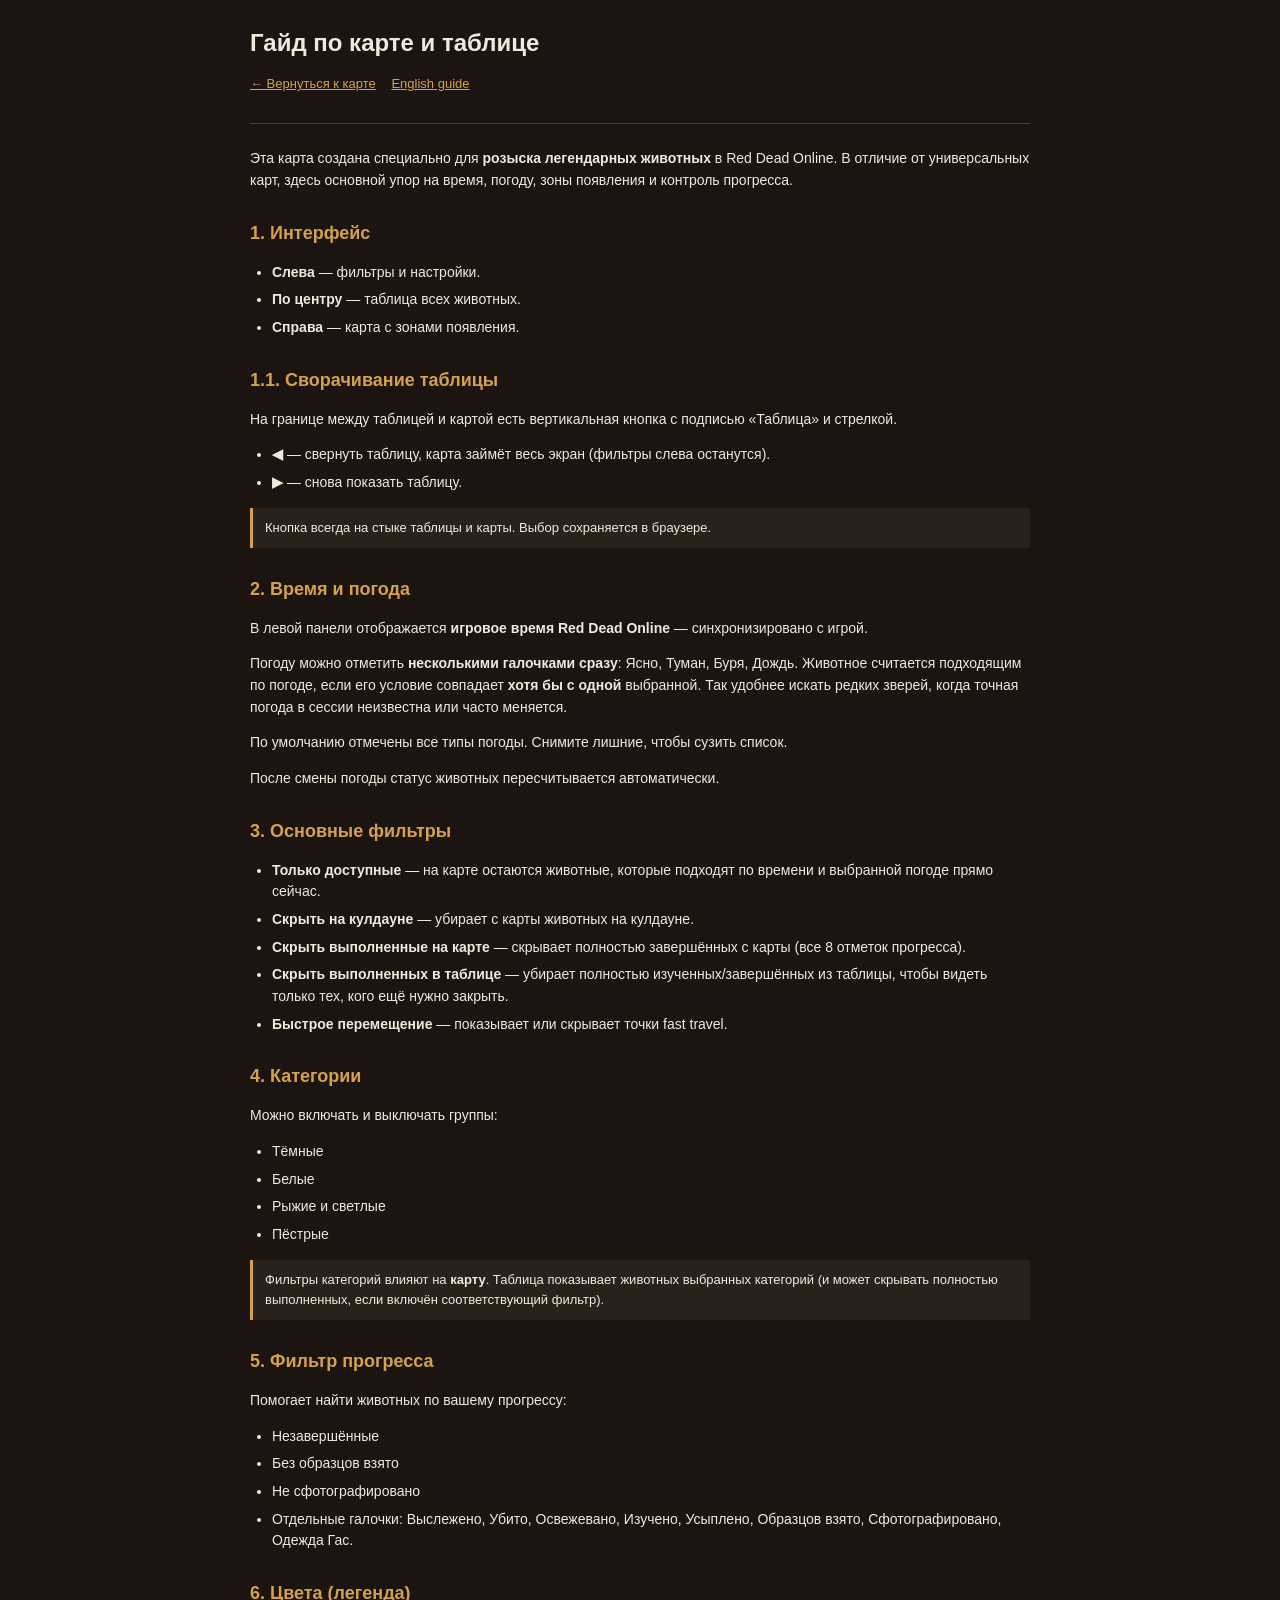
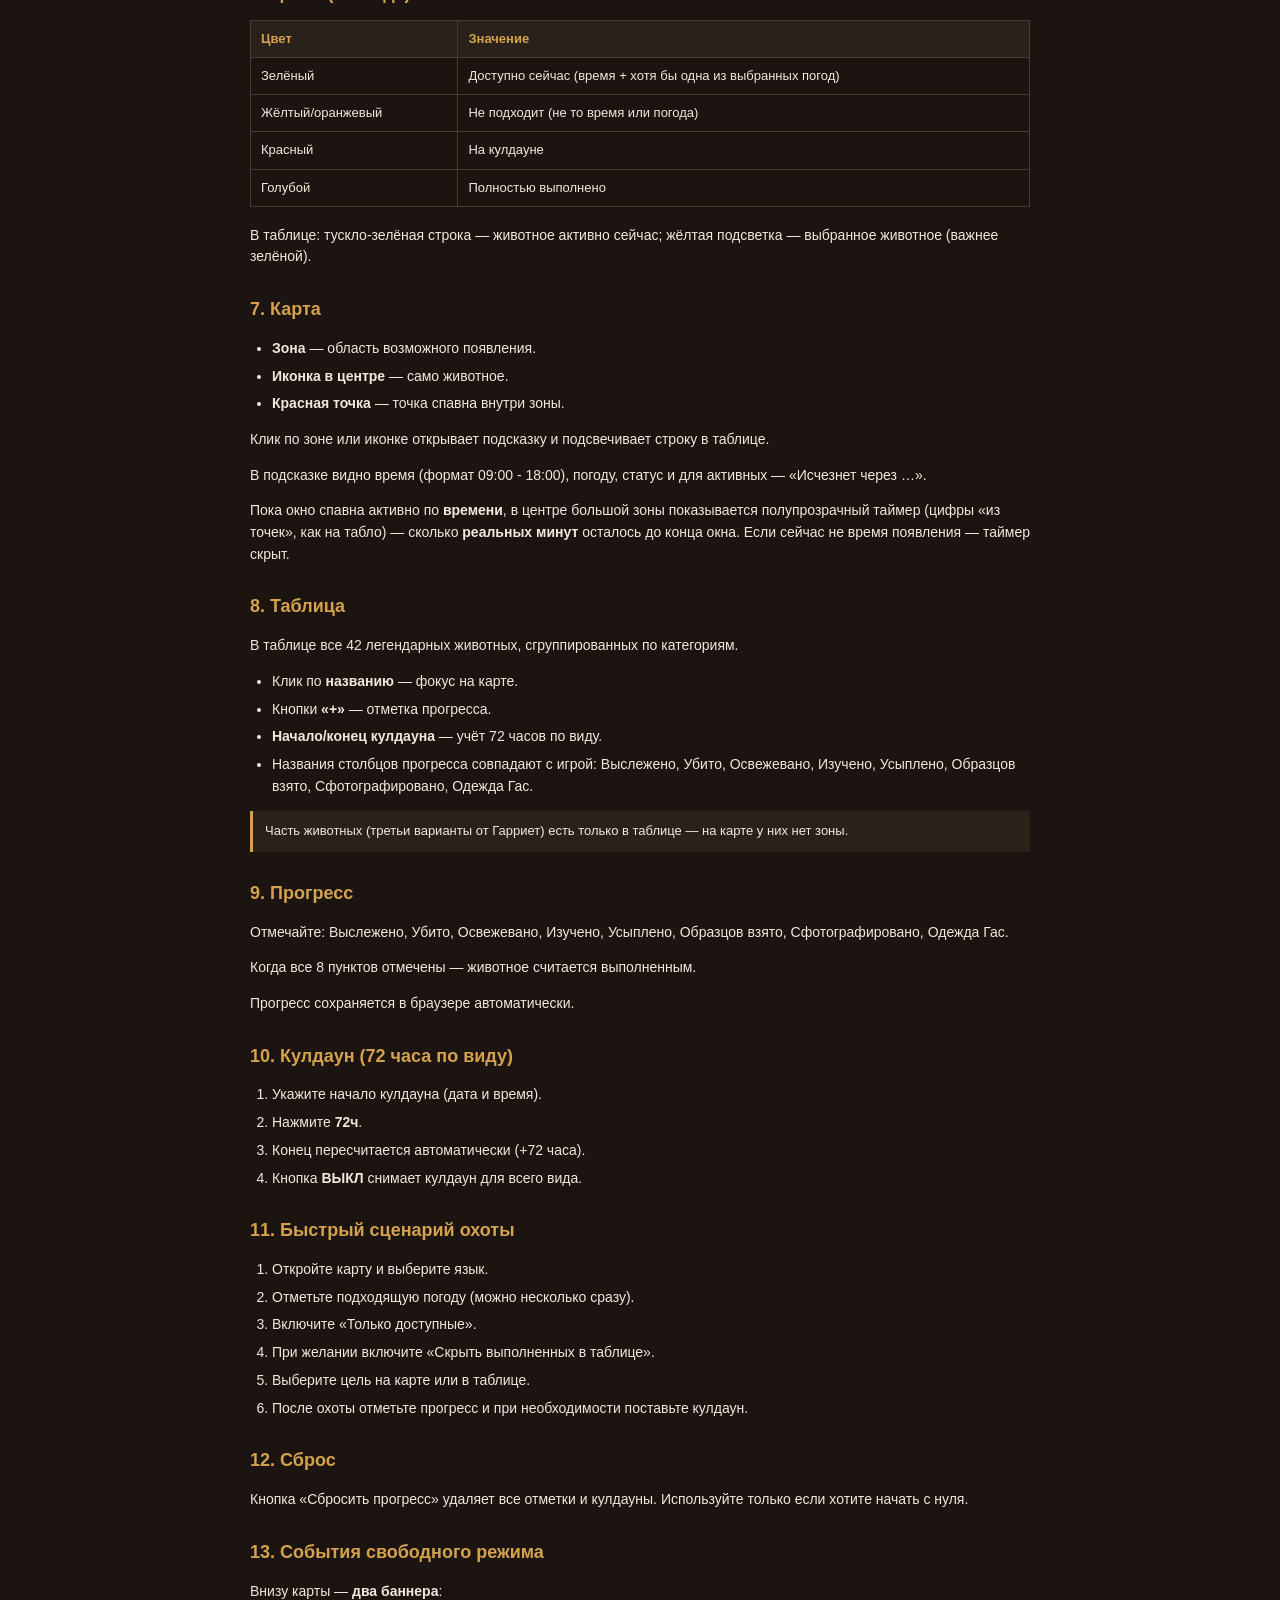
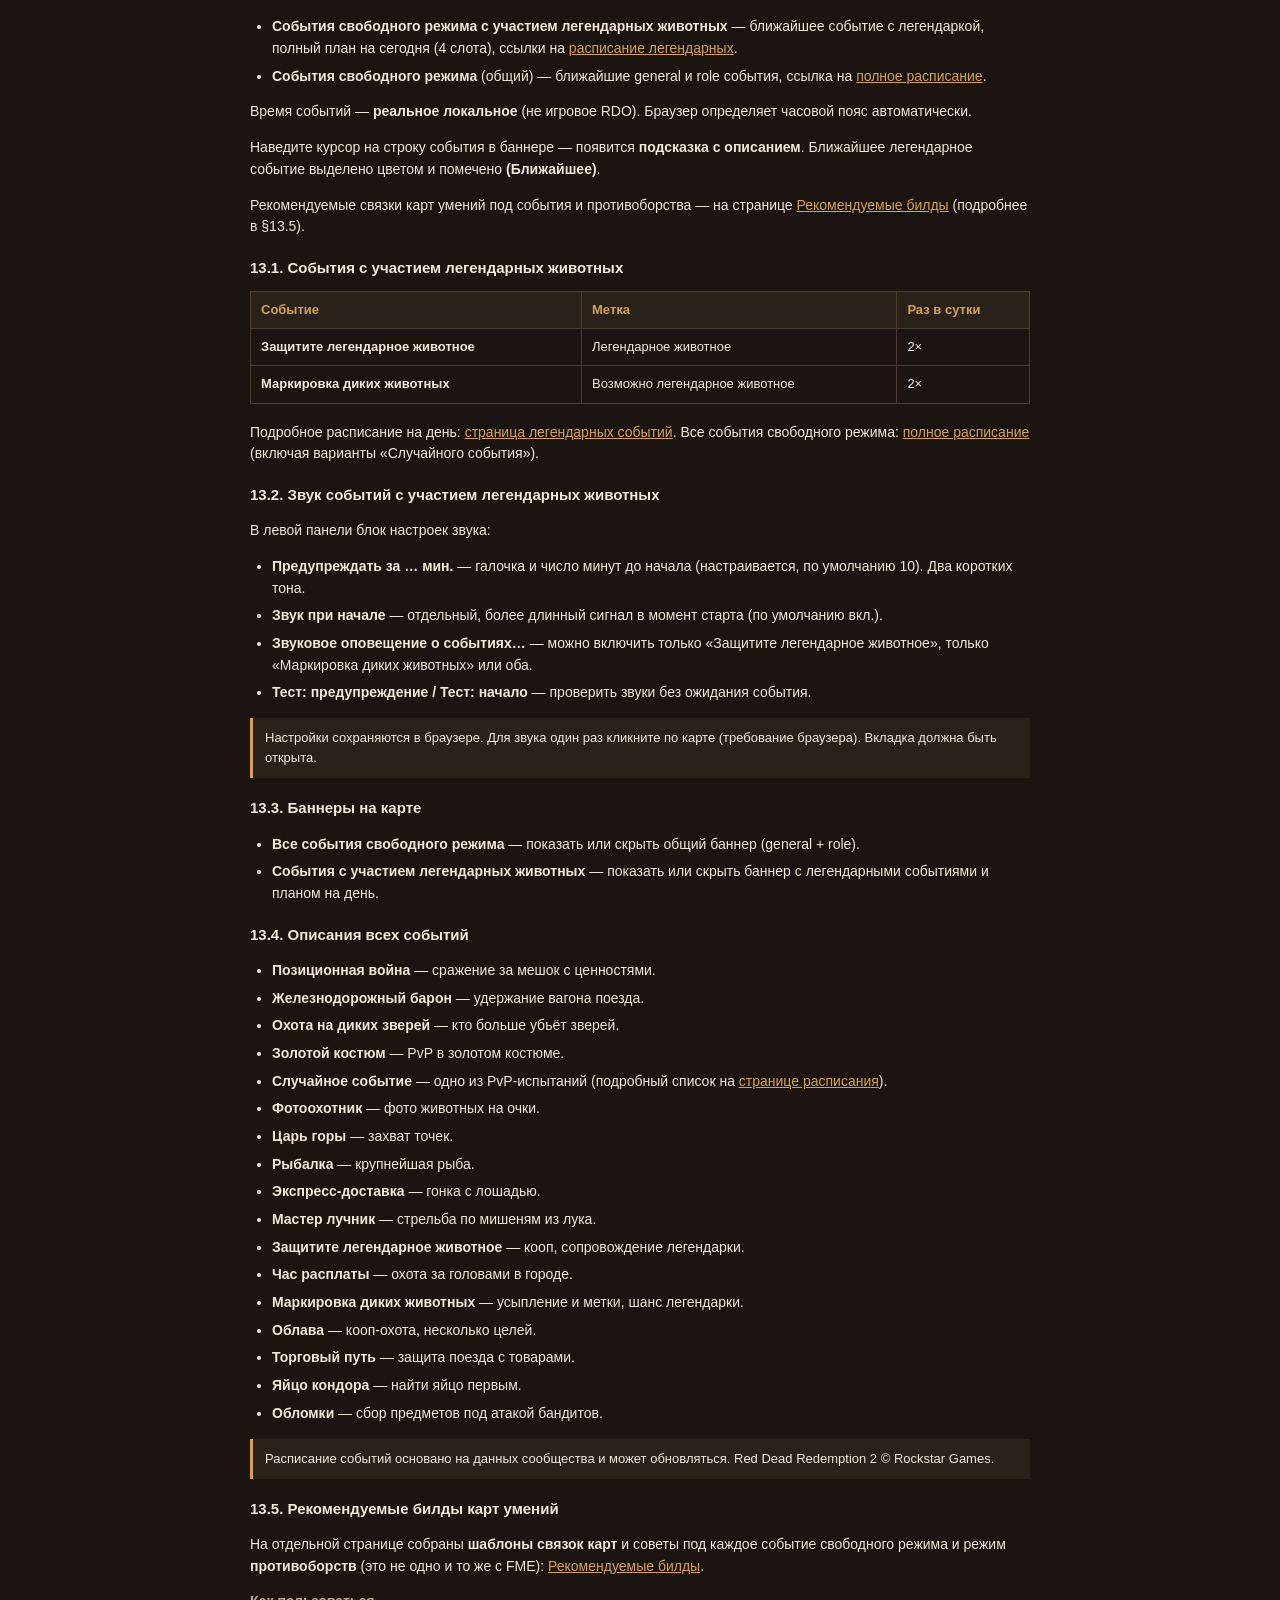
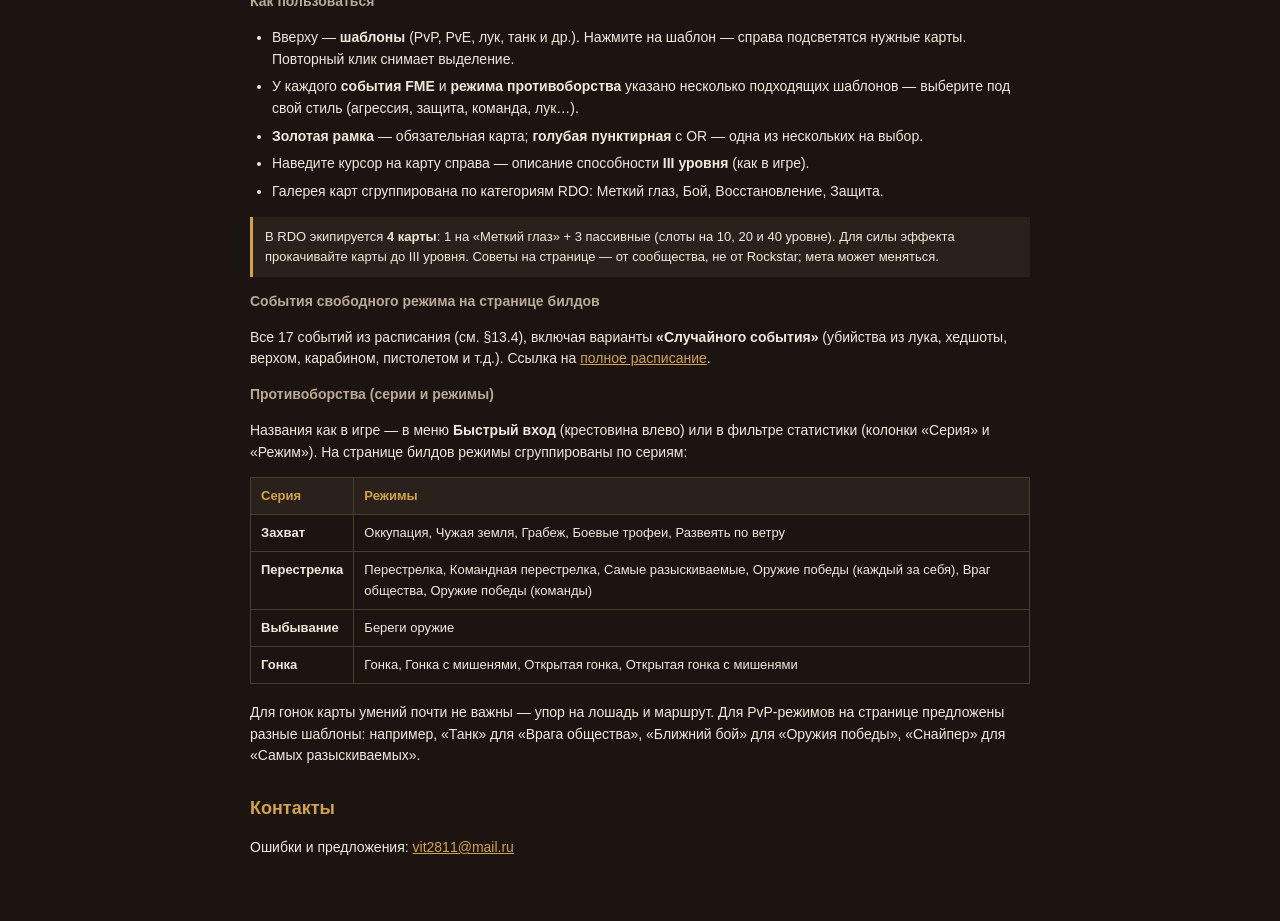
==== commit e9b44cd7: "Add files via upload" ====
--- a/guide-ru.html
+++ b/guide-ru.html
@@ -4,7 +4,7 @@
   <meta charset="UTF-8">
   <meta name="viewport" content="width=device-width, initial-scale=1.0">
   <title>Гайд — Карта легендарных животных</title>
-  <link rel="stylesheet" href="guide.css?v=5">
+  <link rel="stylesheet" href="guide.css?v=6">
   <script src="site-config.js?v=1"></script>
   <script src="metrika.js?v=1"></script>
 </head>
@@ -108,6 +108,11 @@
     </ul>
     <p>Клик по зоне или иконке открывает подсказку и подсвечивает строку в таблице.</p>
     <p>В подсказке видно время (формат 09:00 - 18:00), погоду, статус и для активных — «Исчезнет через …».</p>
+    <p>
+      Пока окно спавна активно по <strong>времени</strong>, в центре большой зоны показывается
+      полупрозрачный таймер (цифры «из точек», как на табло) — сколько <strong>реальных минут</strong>
+      осталось до конца окна. Если сейчас не время появления — таймер скрыт.
+    </p>
 
     <h2>8. Таблица</h2>
     <p>В таблице все 42 легендарных животных, сгруппированных по категориям.</p>
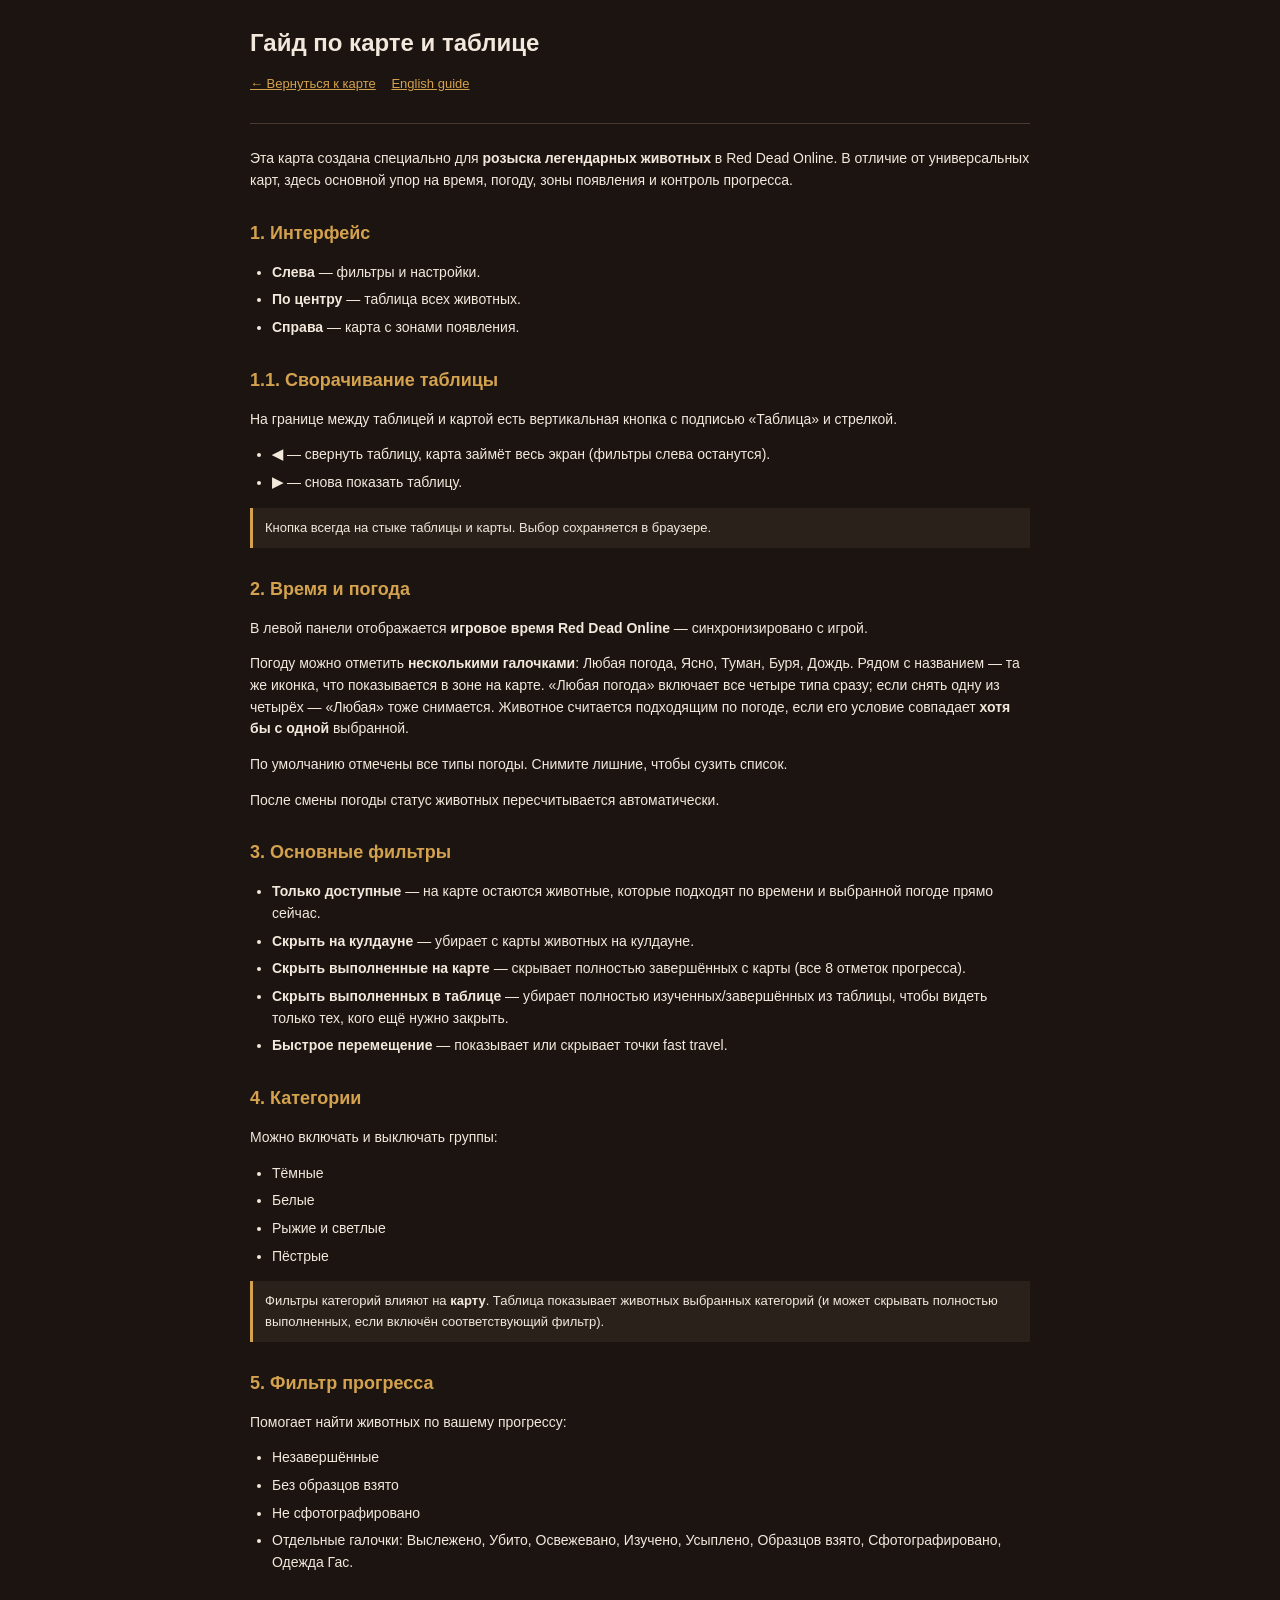
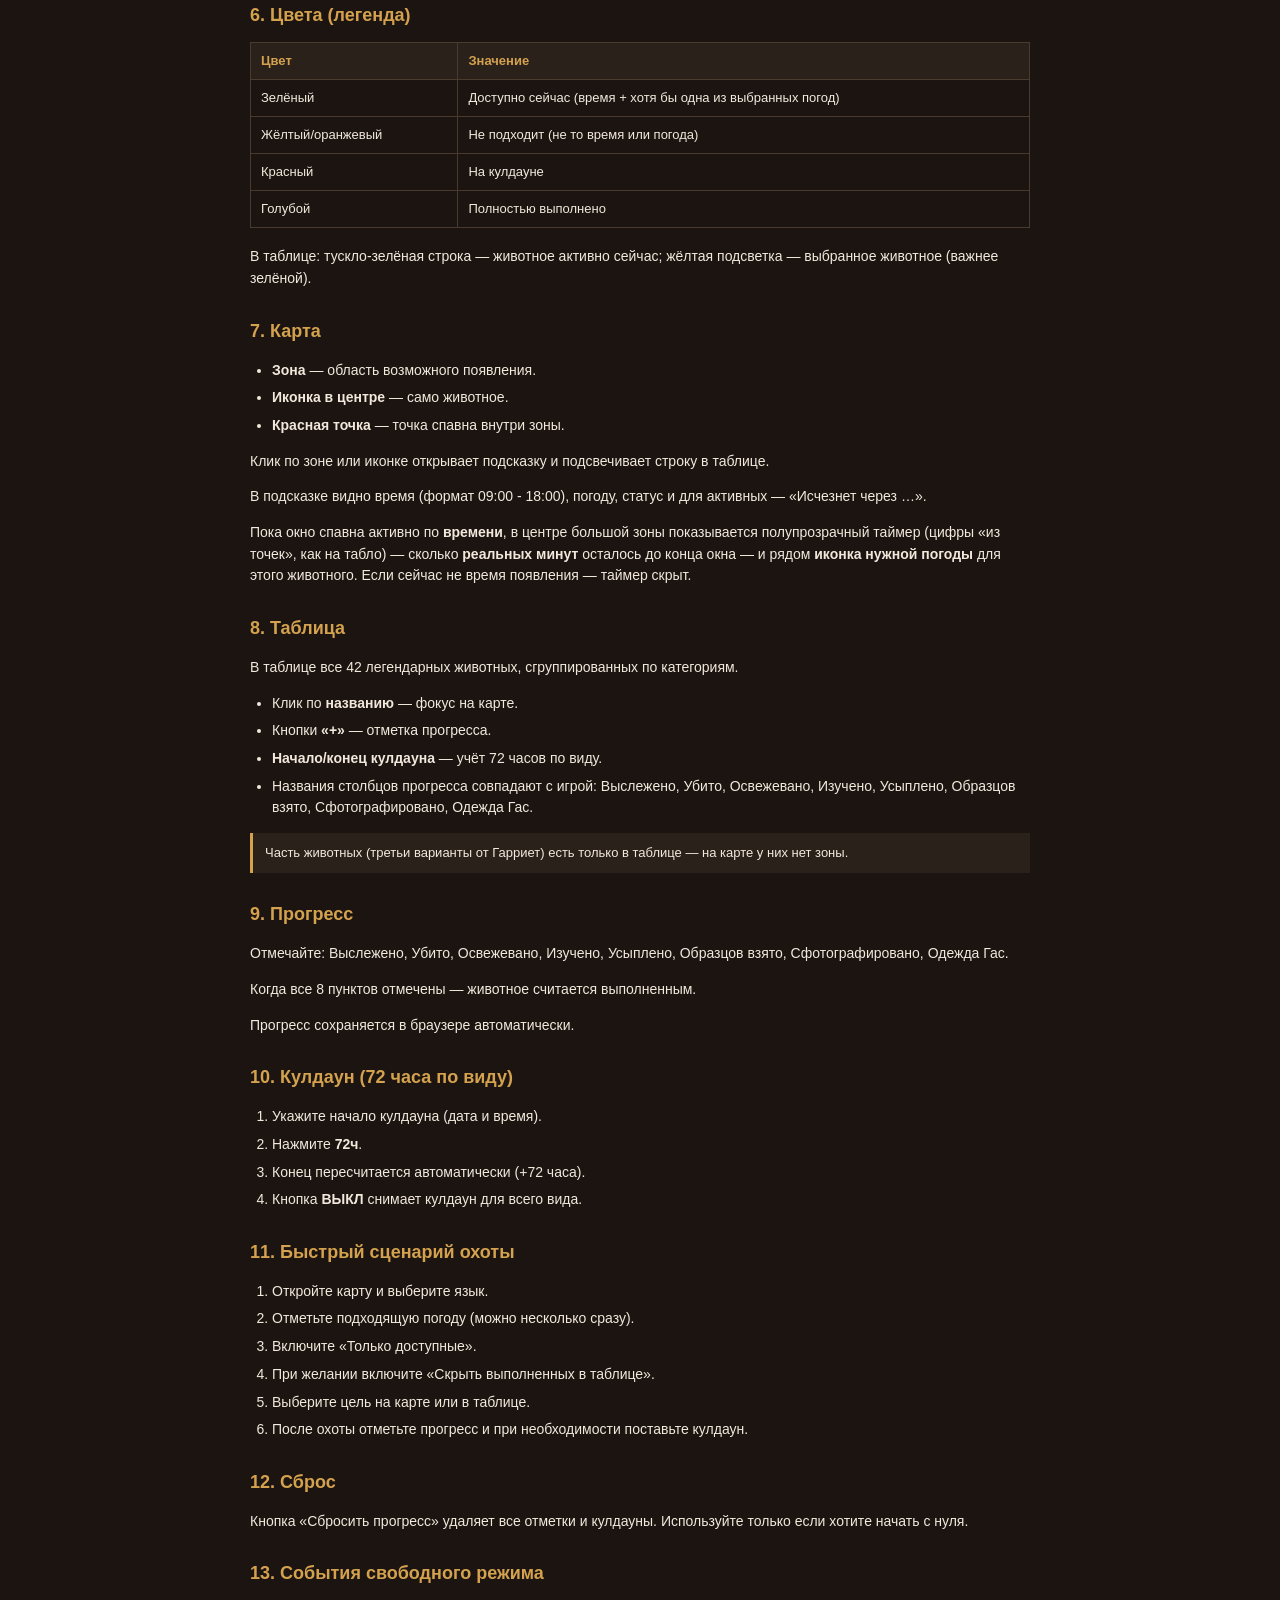
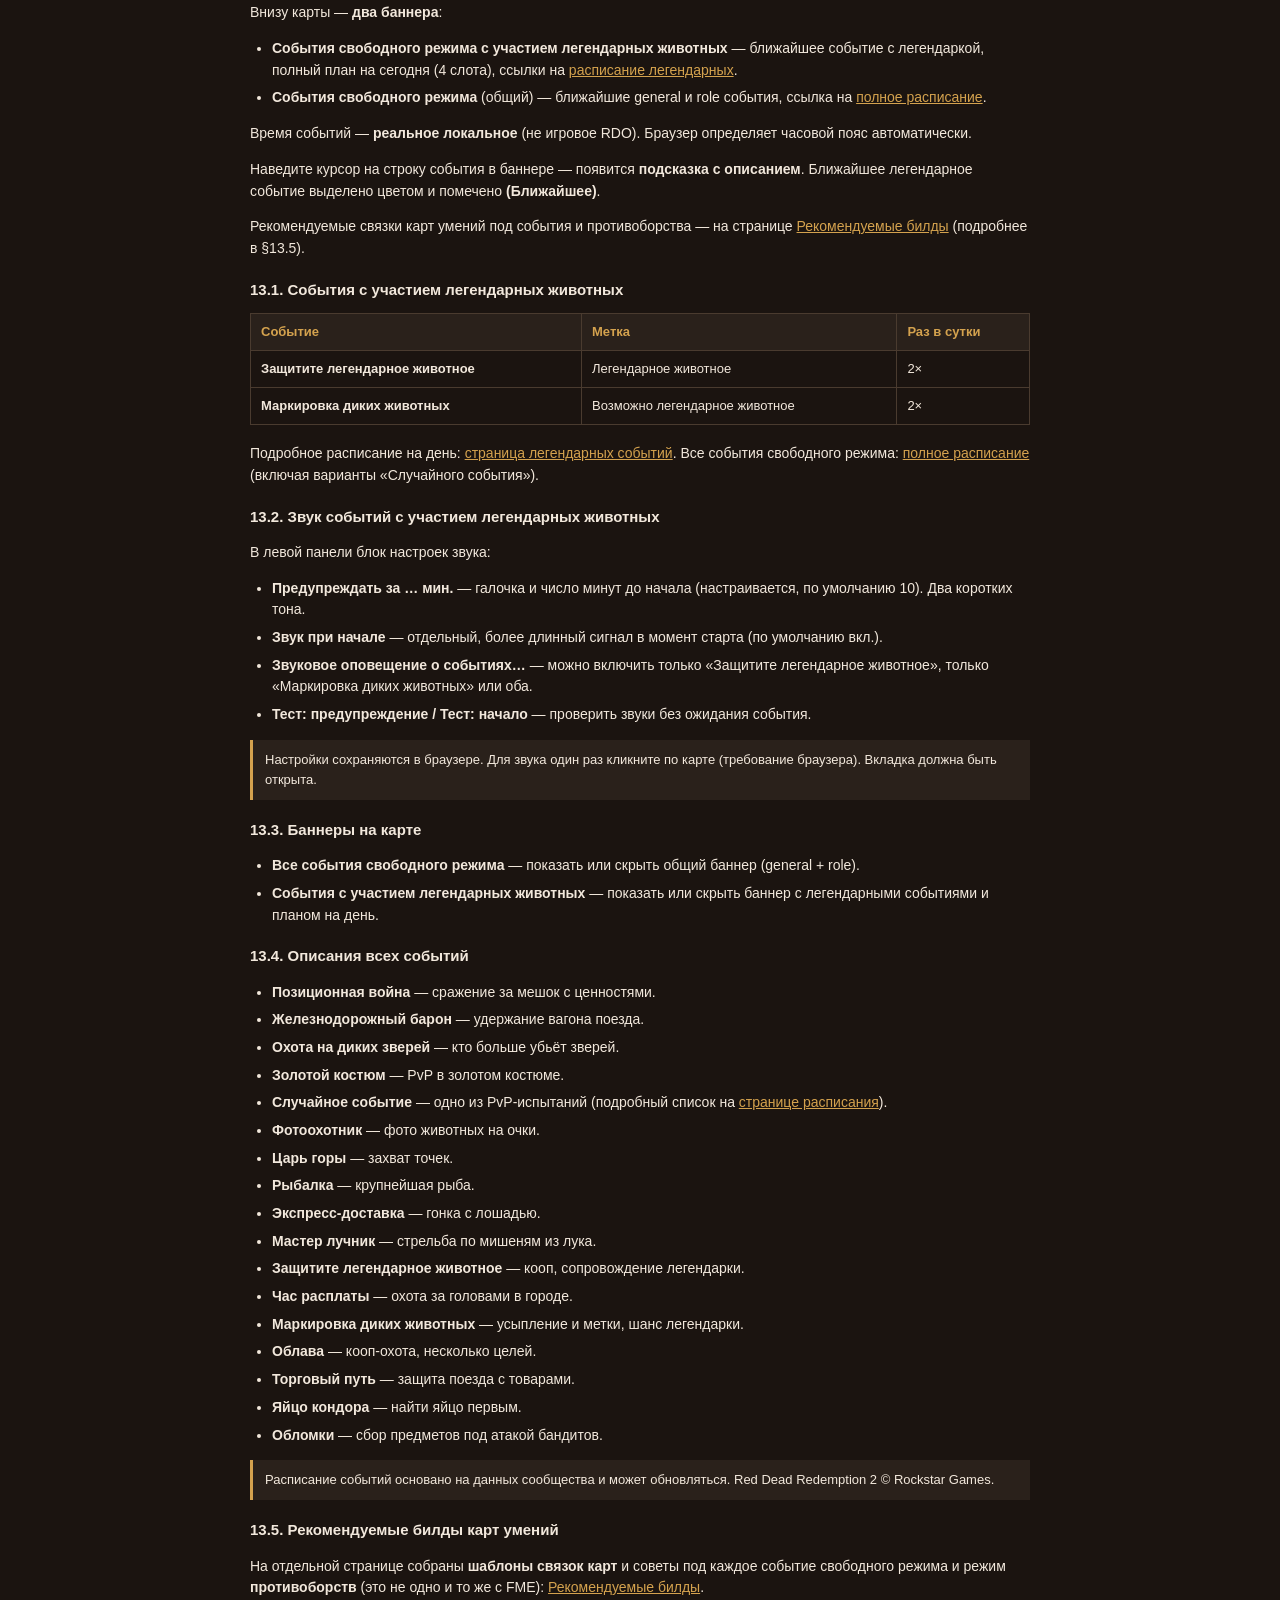
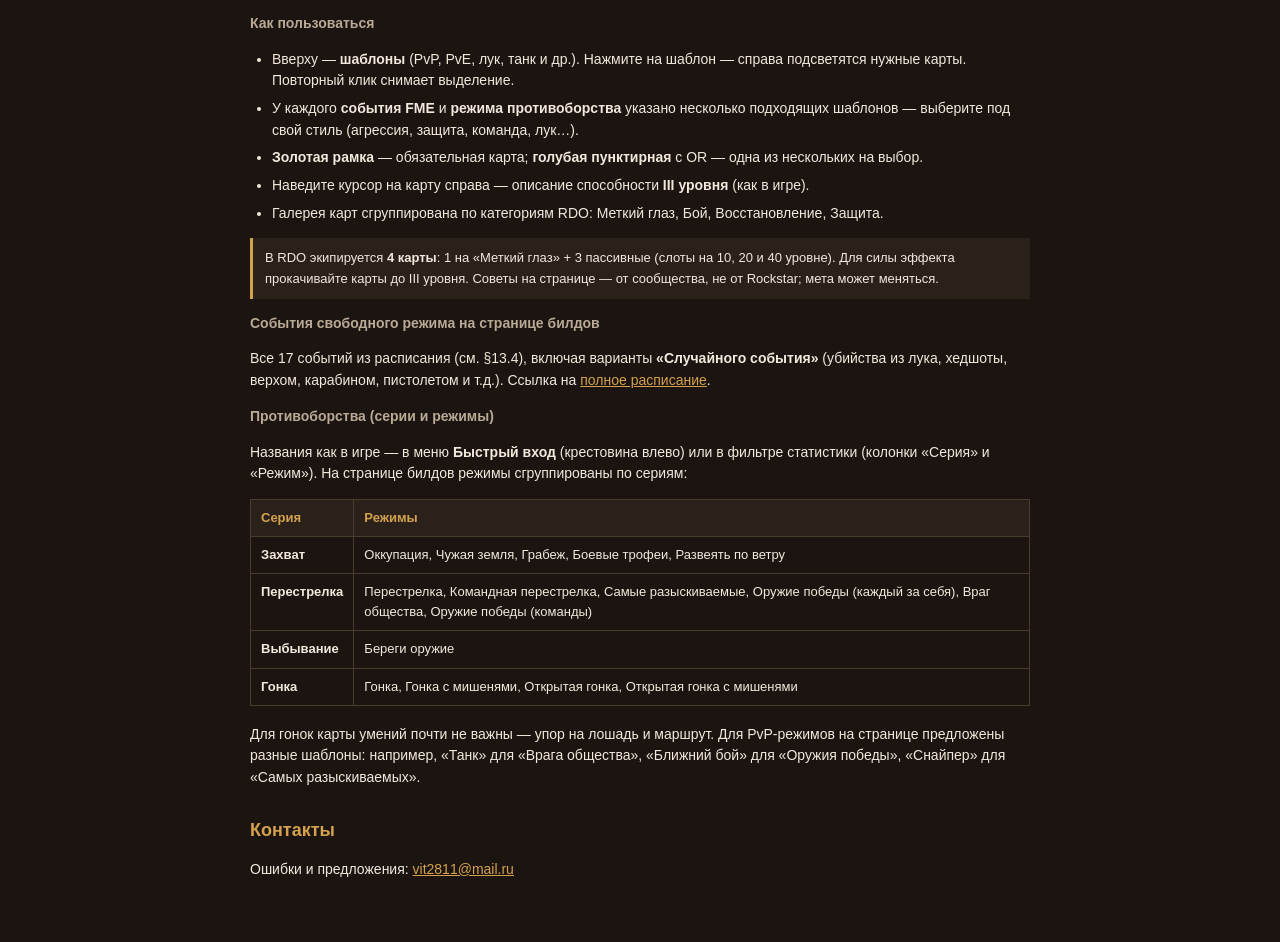
==== commit 19009921: "Add files via upload" ====
--- a/guide-ru.html
+++ b/guide-ru.html
@@ -45,9 +45,10 @@
       В левой панели отображается <strong>игровое время Red Dead Online</strong> — синхронизировано с игрой.
     </p>
     <p>
-      Погоду можно отметить <strong>несколькими галочками сразу</strong>: Ясно, Туман, Буря, Дождь.
+      Погоду можно отметить <strong>несколькими галочками</strong>: Любая погода, Ясно, Туман, Буря, Дождь.
+      Рядом с названием — та же иконка, что показывается в зоне на карте.
+      «Любая погода» включает все четыре типа сразу; если снять одну из четырёх — «Любая» тоже снимается.
       Животное считается подходящим по погоде, если его условие совпадает <strong>хотя бы с одной</strong> выбранной.
-      Так удобнее искать редких зверей, когда точная погода в сессии неизвестна или часто меняется.
     </p>
     <p>По умолчанию отмечены все типы погоды. Снимите лишние, чтобы сузить список.</p>
     <p>После смены погоды статус животных пересчитывается автоматически.</p>
@@ -111,7 +112,8 @@
     <p>
       Пока окно спавна активно по <strong>времени</strong>, в центре большой зоны показывается
       полупрозрачный таймер (цифры «из точек», как на табло) — сколько <strong>реальных минут</strong>
-      осталось до конца окна. Если сейчас не время появления — таймер скрыт.
+      осталось до конца окна — и рядом <strong>иконка нужной погоды</strong> для этого животного.
+      Если сейчас не время появления — таймер скрыт.
     </p>
 
     <h2>8. Таблица</h2>
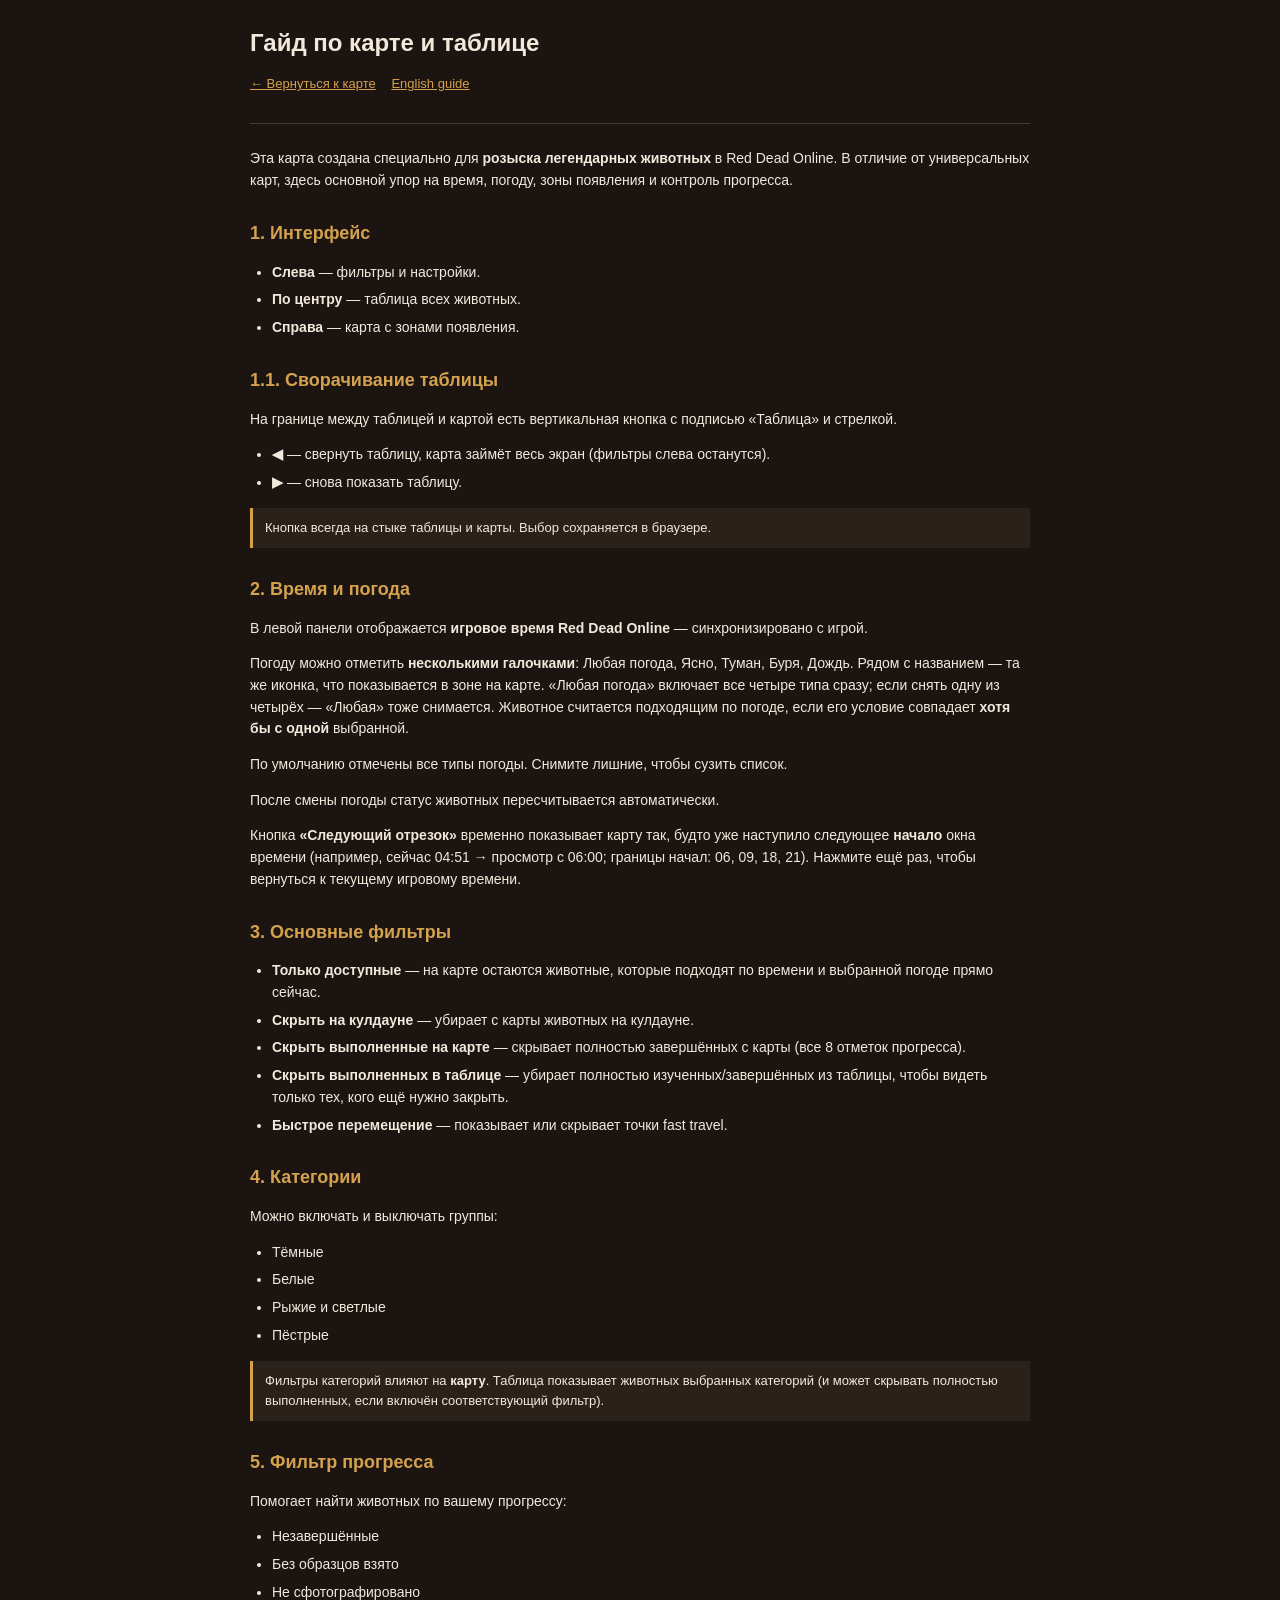
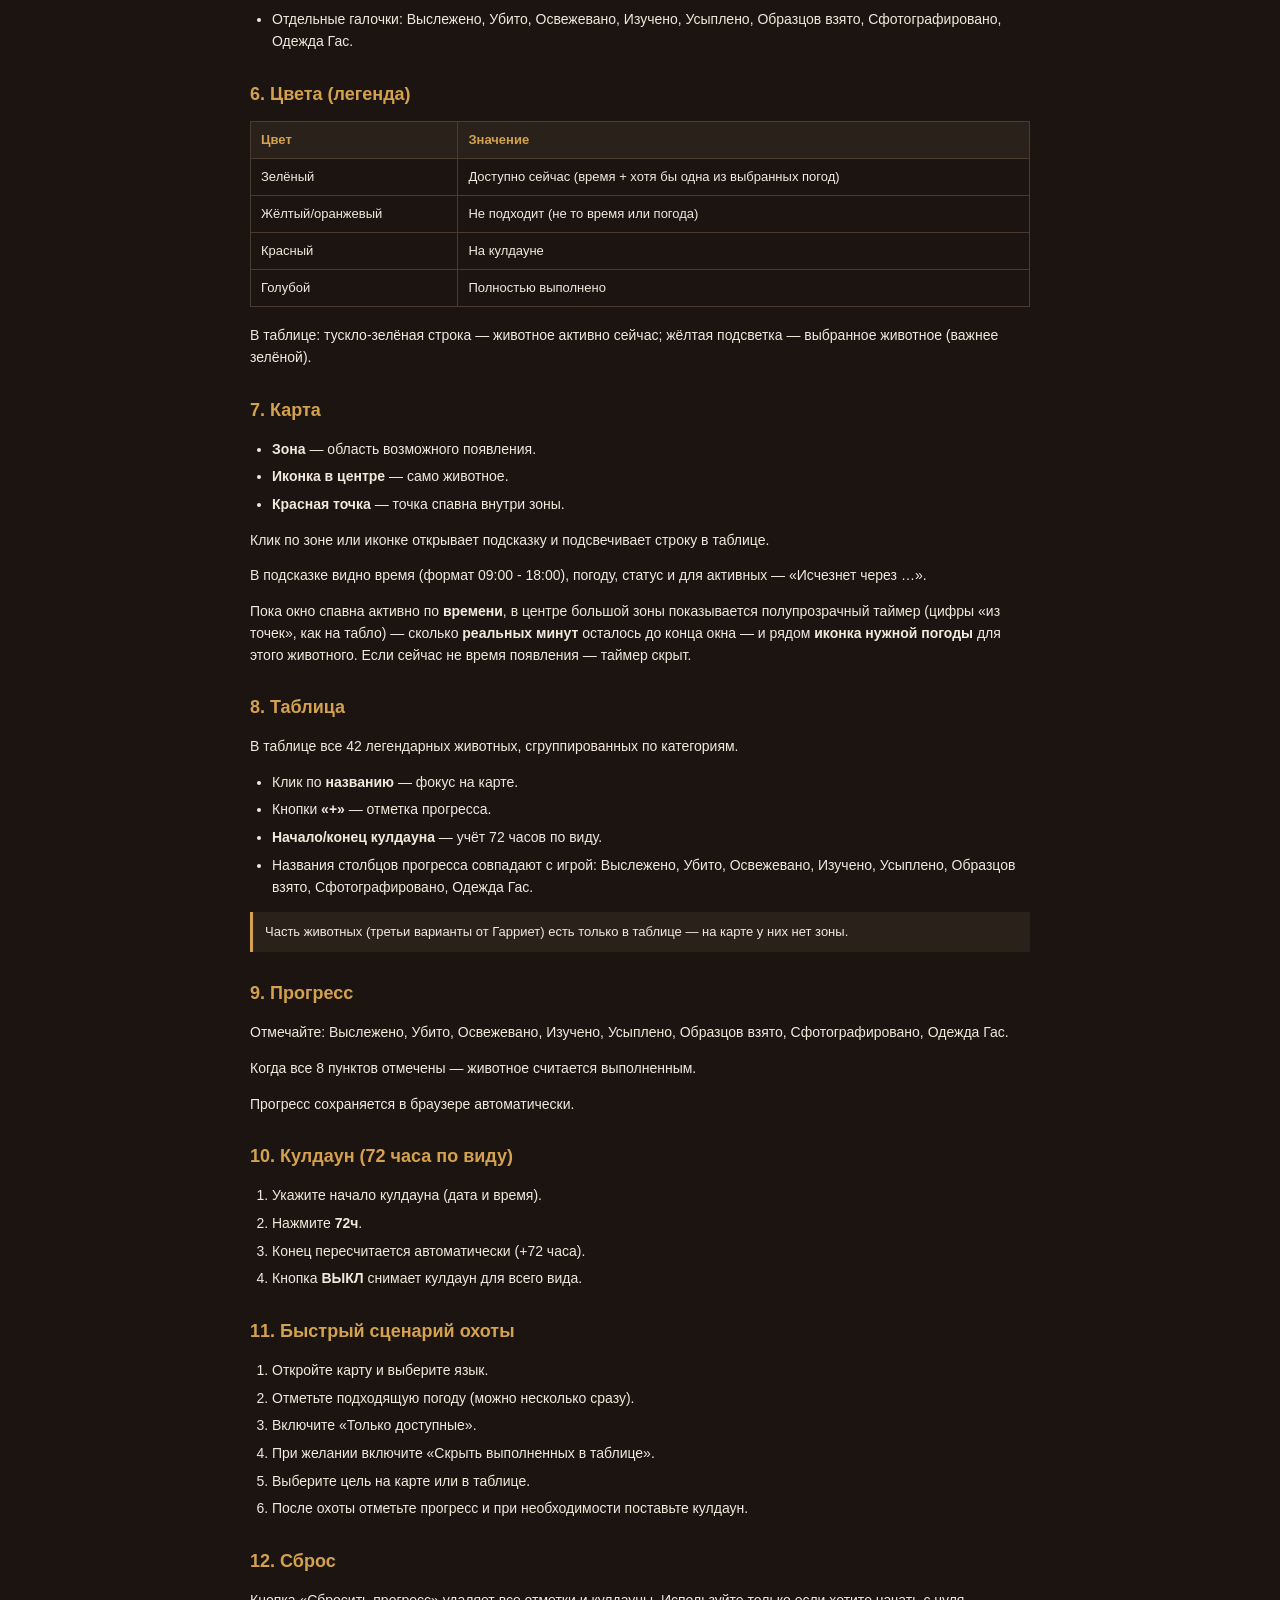
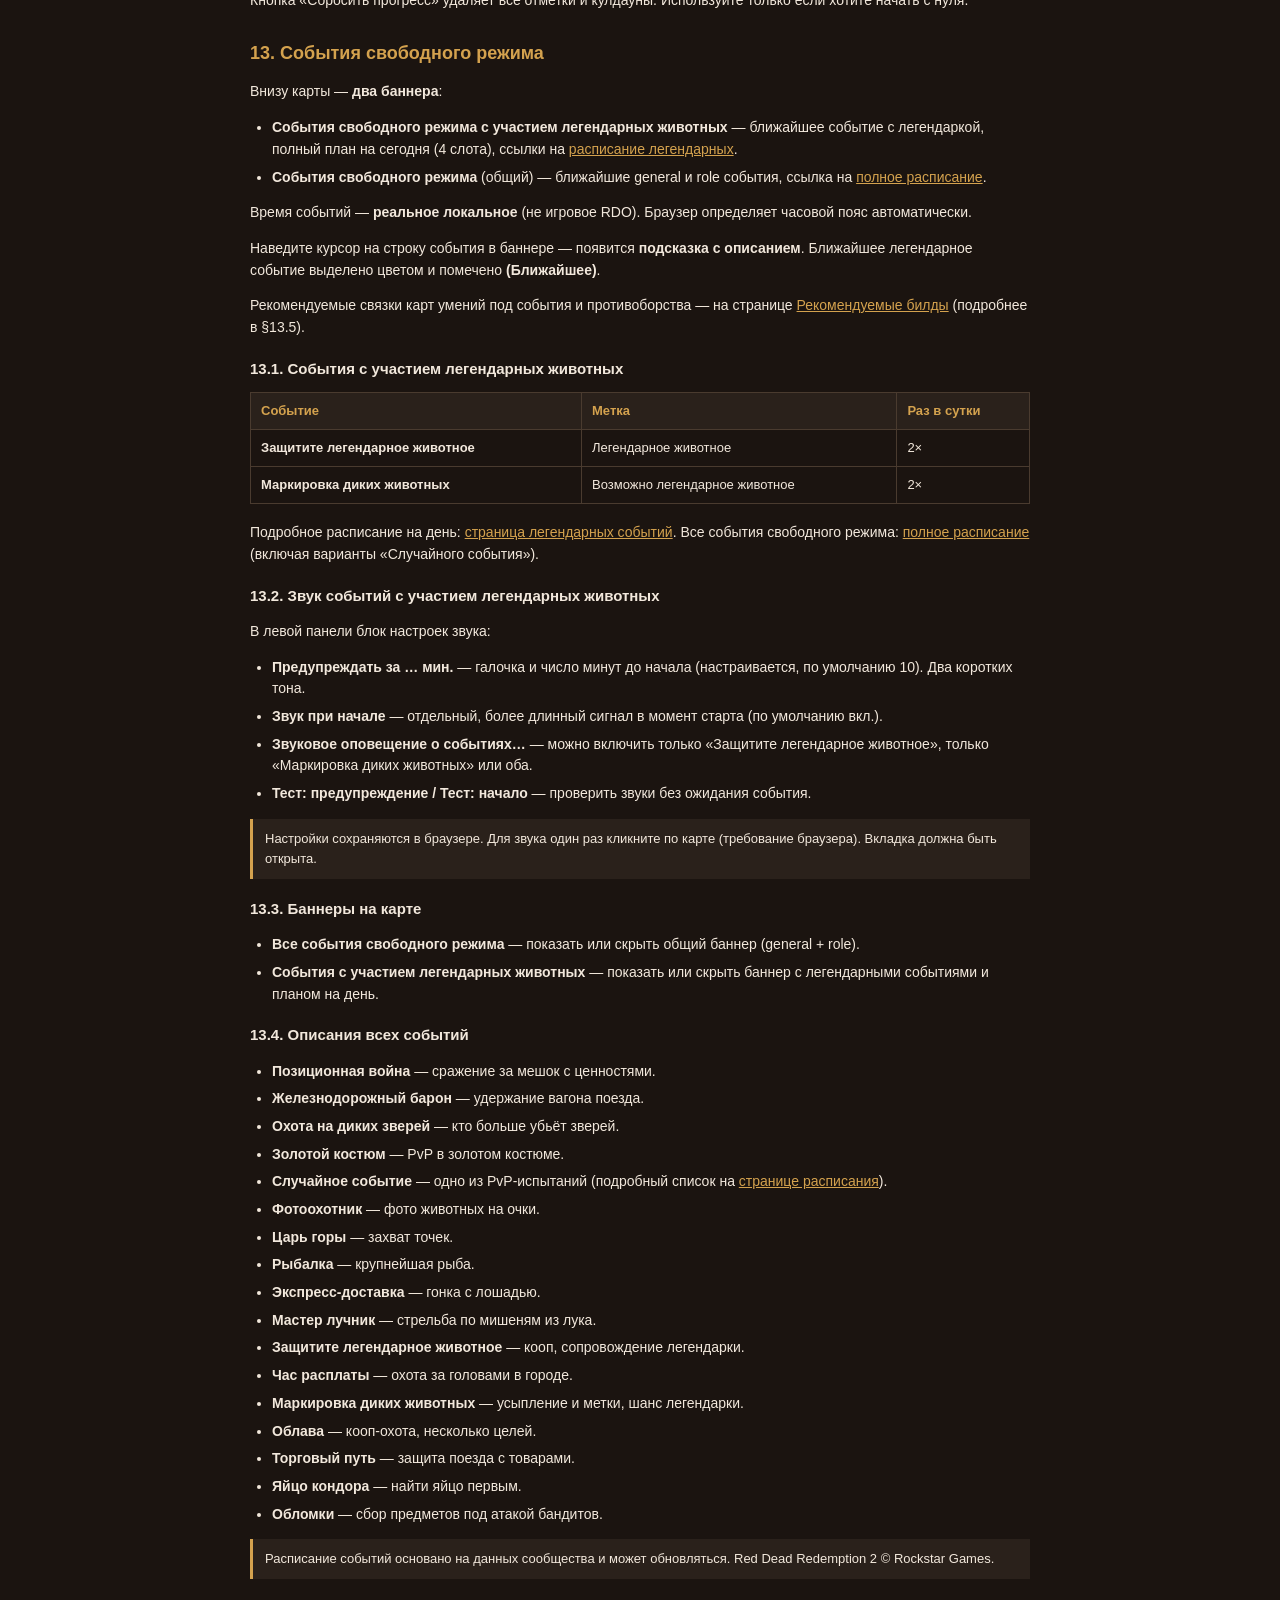
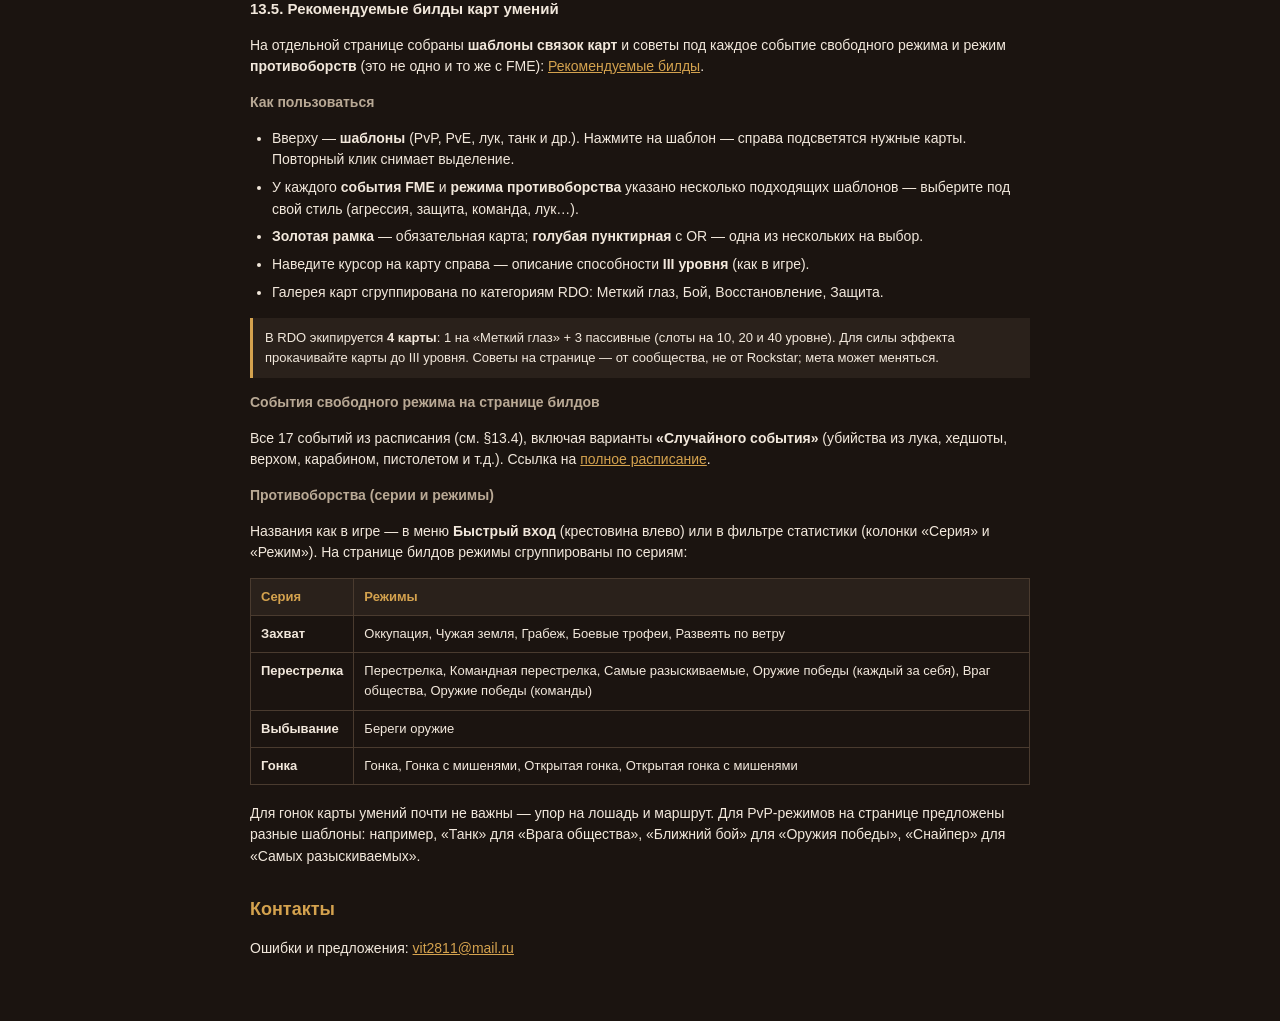
==== commit 5c017753: "Add files via upload" ====
--- a/guide-ru.html
+++ b/guide-ru.html
@@ -52,6 +52,12 @@
     </p>
     <p>По умолчанию отмечены все типы погоды. Снимите лишние, чтобы сузить список.</p>
     <p>После смены погоды статус животных пересчитывается автоматически.</p>
+    <p>
+      Кнопка <strong>«Следующий отрезок»</strong> временно показывает карту так, будто уже наступило
+      следующее <strong>начало</strong> окна времени (например, сейчас 04:51 → просмотр с 06:00;
+      границы начал: 06, 09, 18, 21).
+      Нажмите ещё раз, чтобы вернуться к текущему игровому времени.
+    </p>
 
     <h2>3. Основные фильтры</h2>
     <ul>
